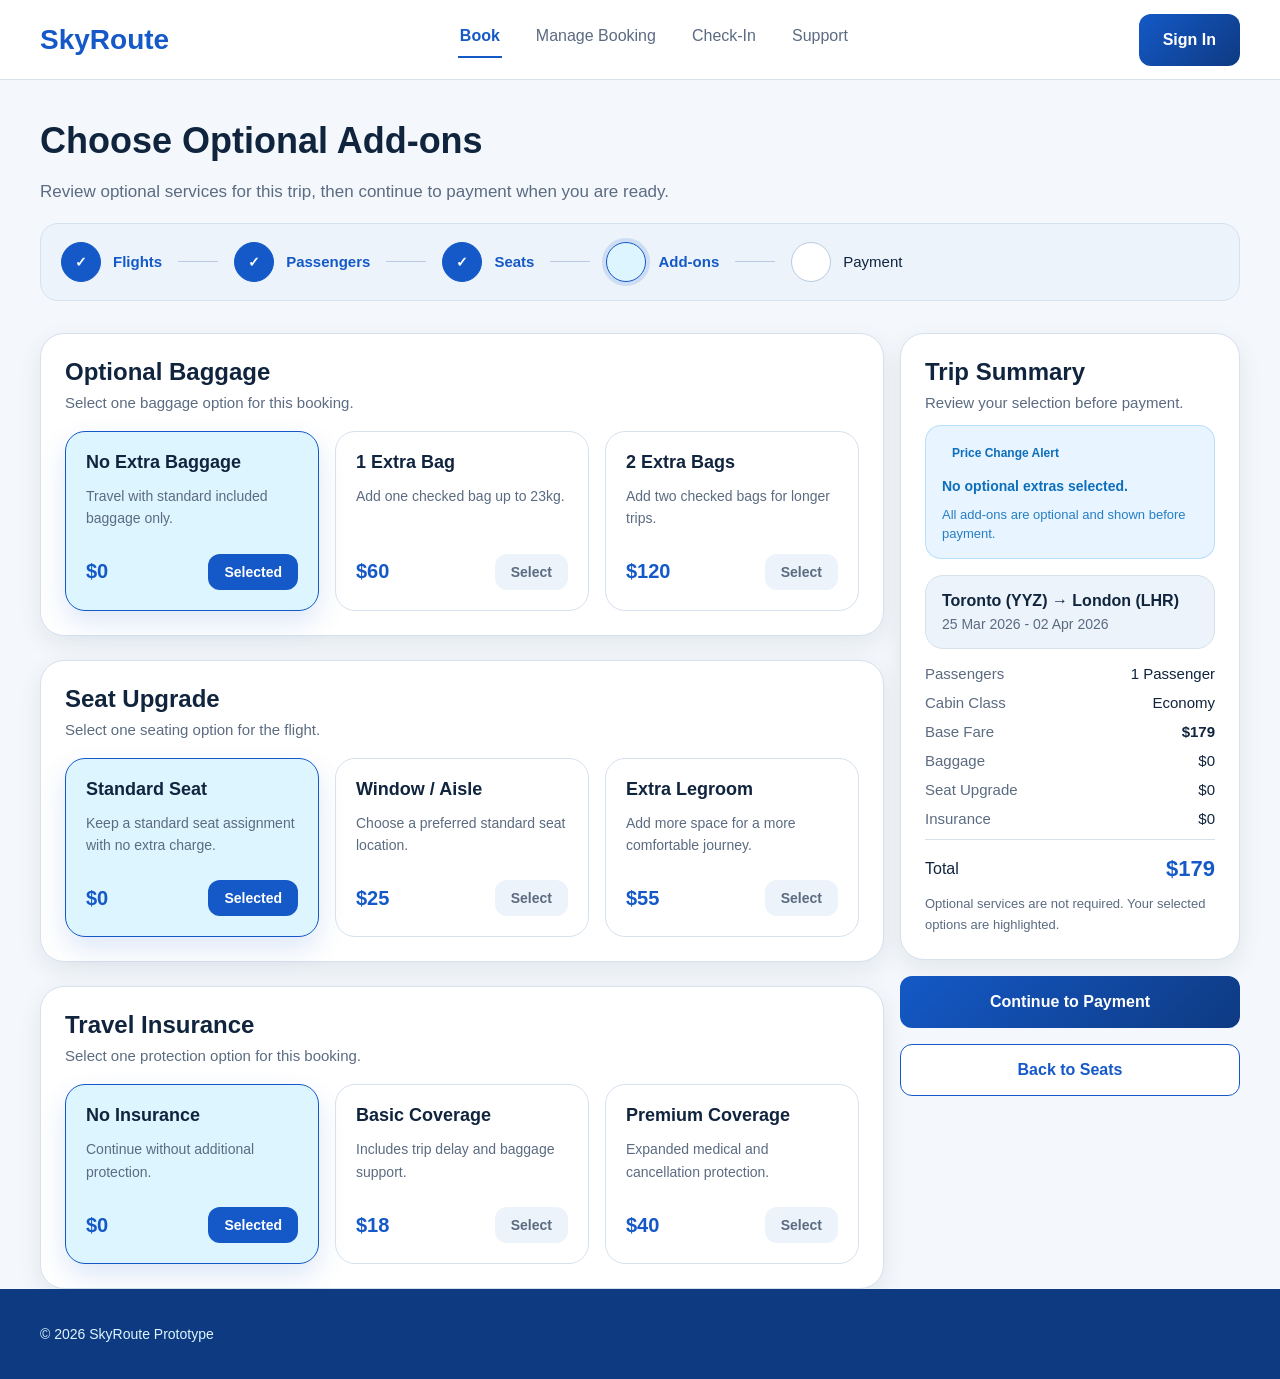
==== Add-ons.html @ 1fcb7510 "Changed Add-ons.html, style.css and script.js" ====
<!DOCTYPE html>
<html lang="en">
<head>
  <meta charset="UTF-8" />
  <meta name="viewport" content="width=device-width, initial-scale=1.0" />
  <title>SkyRoute - Add-ons</title>
  <link rel="stylesheet" href="style.css" />
</head>
<body>
  <div class="page">
    <div class="navbar">
      <div class="container navbar-inner">
        <a class="logo" href="index.html">SkyRoute</a>
        <div class="nav-links">
          <a class="nav-link active" href="index.html" aria-current="page">Book</a>
          <div class="nav-link">Manage Booking</div>
          <div class="nav-link">Check-In</div>
          <a class="nav-link" href="support.html">Support</a>
        </div>
        <div class="btn">Sign In</div>
      </div>
    </div>

    <div class="container page-header">
      <h1>Choose Optional Add-ons</h1>
      <p>Review optional services for this trip, then continue to payment when you are ready.</p>

      <div class="progress">
        <div class="step completed"><div class="step-circle">✓</div><div class="step-label">Flights</div></div>
        <div class="step-line"></div>
        <div class="step completed"><div class="step-circle">✓</div><div class="step-label">Passengers</div></div>
        <div class="step-line"></div>
        <div class="step completed"><div class="step-circle">✓</div><div class="step-label">Seats</div></div>
        <div class="step-line"></div>
        <div class="step active"><div class="step-circle"></div><div class="step-label">Add-ons</div></div>
        <div class="step-line"></div>
        <div class="step pending"><div class="step-circle"></div><div class="step-label">Payment</div></div>
      </div>
    </div>

    <div class="container grid-main">
      <div class="main-left">
        <div class="card">
          <h2>Optional Baggage</h2>
          <p class="subtitle">Select one baggage option for this booking.</p>
          <div class="option-row" style="margin-top:20px;">
            <div class="option-card selectable selected" data-addon-group="baggage" data-addon-name="No Extra Baggage" data-addon-price="0"><div><h3>No Extra Baggage</h3><p>Travel with standard included baggage only.</p></div><div class="option-bottom"><div class="price">$0</div><div class="tag">Selected</div></div></div>
            <div class="option-card selectable" data-addon-group="baggage" data-addon-name="1 Extra Bag" data-addon-price="60"><div><h3>1 Extra Bag</h3><p>Add one checked bag up to 23kg.</p></div><div class="option-bottom"><div class="price">$60</div><div class="tag">Select</div></div></div>
            <div class="option-card selectable" data-addon-group="baggage" data-addon-name="2 Extra Bags" data-addon-price="120"><div><h3>2 Extra Bags</h3><p>Add two checked bags for longer trips.</p></div><div class="option-bottom"><div class="price">$120</div><div class="tag">Select</div></div></div>
          </div>
        </div>

        <div class="card">
          <h2>Seat Upgrade</h2>
          <p class="subtitle">Select one seating option for the flight.</p>
          <div class="option-row" style="margin-top:20px;">
            <div class="option-card selectable selected" data-addon-group="seat-option" data-addon-name="Standard Seat" data-addon-price="0"><div><h3>Standard Seat</h3><p>Keep a standard seat assignment with no extra charge.</p></div><div class="option-bottom"><div class="price">$0</div><div class="tag">Selected</div></div></div>
            <div class="option-card selectable" data-addon-group="seat-option" data-addon-name="Window / Aisle" data-addon-price="25"><div><h3>Window / Aisle</h3><p>Choose a preferred standard seat location.</p></div><div class="option-bottom"><div class="price">$25</div><div class="tag">Select</div></div></div>
            <div class="option-card selectable" data-addon-group="seat-option" data-addon-name="Extra Legroom" data-addon-price="55"><div><h3>Extra Legroom</h3><p>Add more space for a more comfortable journey.</p></div><div class="option-bottom"><div class="price">$55</div><div class="tag">Select</div></div></div>
          </div>
        </div>

        <div class="card">
          <h2>Travel Insurance</h2>
          <p class="subtitle">Select one protection option for this booking.</p>
          <div class="option-row" style="margin-top:20px;">
            <div class="option-card selectable selected" data-addon-group="insurance" data-addon-name="No Insurance" data-addon-price="0"><div><h3>No Insurance</h3><p>Continue without additional protection.</p></div><div class="option-bottom"><div class="price">$0</div><div class="tag">Selected</div></div></div>
            <div class="option-card selectable" data-addon-group="insurance" data-addon-name="Basic Coverage" data-addon-price="18"><div><h3>Basic Coverage</h3><p>Includes trip delay and baggage support.</p></div><div class="option-bottom"><div class="price">$18</div><div class="tag">Select</div></div></div>
            <div class="option-card selectable" data-addon-group="insurance" data-addon-name="Premium Coverage" data-addon-price="40"><div><h3>Premium Coverage</h3><p>Expanded medical and cancellation protection.</p></div><div class="option-bottom"><div class="price">$40</div><div class="tag">Select</div></div></div>
          </div>
        </div>
      </div>

      <div class="sidebar">
        <div class="card">
          <h2>Trip Summary</h2>
          <p class="subtitle">Review your selection before payment.</p>
          <div class="innovation-alert" id="price-change-alert" style="margin-top:14px;">
            <div class="alert-pill">Price Change Alert</div>
            <div class="alert-message" id="price-alert-message" style="margin-top:10px;">No optional extras selected.</div>
            <div class="helper-text" style="margin-top:8px;">All add-ons are optional and shown before payment.</div>
          </div>
          <div class="summary-box" style="margin-top:16px;">
            <h4 id="addons-summary-route">Toronto (YYZ) → London (LHR)</h4>
            <p id="addons-summary-dates">25 Mar 2026 - 02 Apr 2026</p>
          </div>
          <div style="margin-top:16px;">
            <div class="summary-row"><div class="label">Passengers</div><div data-booking-passengers>1 Passenger</div></div>
            <div class="summary-row"><div class="label">Cabin Class</div><div data-booking-class>Economy</div></div>
            <div class="summary-row"><div class="label">Base Fare</div><div><strong id="addons-base-fare">$179</strong></div></div>
            <div class="summary-row"><div class="label">Baggage</div><div id="addons-baggage-price">$0</div></div>
            <div class="summary-row"><div class="label">Seat Upgrade</div><div id="addons-seat-option-price">$0</div></div>
            <div class="summary-row"><div class="label">Insurance</div><div id="addons-insurance-price">$0</div></div>
          </div>
          <div class="summary-total"><div>Total</div><strong id="addons-total">$179</strong></div>
          <div class="note" id="addons-selection-note" style="margin-top:12px;">Optional services are not required. Your selected options are highlighted.</div>
        </div>

        <a class="btn" href="payment.html">Continue to Payment</a>
        <a class="btn-secondary" href="seat-selection.html">Back to Seats</a>
      </div>
    </div>

    <div class="footer">
      <div class="container">© 2026 SkyRoute Prototype</div>
    </div>
  </div>
</body>
</html>
---- style.css ----
:root {
  --primary: #1459C7;
  --primary-dark: #0E3A82;
  --accent: #22B8F0;
  --accent-soft: #DDF5FF;
  --bg: #F4F8FC;
  --surface: #FFFFFF;
  --surface-alt: #ECF3FA;
  --text: #10243E;
  --text-muted: #5B6B81;
  --text-soft: #7B8AA0;
  --border: #D6E1EE;
  --border-strong: #B9CBE0;
  --success: #169B62;
  --success-bg: #E8F7F0;
  --warning: #D98A00;
  --warning-bg: #FFF4D6;
  --danger: #D64545;
  --danger-bg: #FDE8E8;
  --eco-green: #169B62;
  --eco-green-strong: #0F7A4E;
  --eco-green-bg: #E8F7F0;
  --match-purple: #7057FF;
  --match-purple-strong: #5237D5;
  --match-purple-bg: #F0EDFF;
  --alert-blue: #1292EE;
  --alert-blue-strong: #0D6FBC;
  --alert-blue-bg: #E8F4FF;
  --white: var(--surface);
  --muted: var(--text-muted);
  --success-text: var(--success);
  --shadow: 0 8px 24px rgba(15, 23, 42, 0.08);
  --radius-lg: 24px;
  --radius-md: 12px;
}

* {
  box-sizing: border-box;
}

body {
  margin: 0;
  font-family: Inter, Arial, sans-serif;
  background: var(--bg);
  color: var(--text);
}

a {
  text-decoration: none;
  color: inherit;
}

.page {
  min-height: 100vh;
  display: flex;
  flex-direction: column;
}

.container {
  width: 1240px;
  max-width: calc(100% - 80px);
  margin: 0 auto;
}

.navbar {
  height: 80px;
  background: var(--white);
  border-bottom: 1px solid var(--border);
  display: flex;
  align-items: center;
}

.navbar-inner {
  display: flex;
  align-items: center;
  justify-content: space-between;
}

.logo {
  font-size: 28px;
  font-weight: 800;
  color: var(--primary);
}

.nav-links {
  display: flex;
  gap: 32px;
  font-size: 16px;
  color: var(--muted);
}

.btn,
.btn-secondary {
  display: inline-flex;
  align-items: center;
  justify-content: center;
  min-height: 52px;
  padding: 14px 24px;
  border-radius: 12px;
  font-size: 16px;
  font-weight: 600;
  cursor: pointer;
}

.btn {
  background: linear-gradient(135deg, var(--primary) 0%, var(--primary-dark) 100%);
  color: var(--surface);
  border: none;
}

.btn-secondary {
  background: var(--surface);
  color: var(--primary);
  border: 1px solid var(--primary);
}

.btn:hover,
.btn-secondary:hover {
  transform: translateY(-1px);
}

.hero {
  margin-top: 40px;
  min-height: 280px;
  border-radius: 24px;
  background: linear-gradient(105deg, var(--primary-dark) 0%, var(--primary) 100%);
  padding: 48px 64px;
  color: var(--surface);
  display: flex;
  flex-direction: column;
  justify-content: center;
  gap: 16px;
}

.hero h1 {
  margin: 0;
  font-size: 44px;
  line-height: 1.15;
  max-width: 650px;
}

.hero p {
  margin: 0;
  max-width: 720px;
  font-size: 18px;
  line-height: 1.7;
  color: var(--accent-soft);
}

.card {
  background: var(--surface);
  border: 1px solid var(--border);
  border-radius: var(--radius-lg);
  box-shadow: var(--shadow);
  padding: 24px;
}

.search-card {
  margin-top: -40px;
  display: flex;
  flex-direction: column;
  gap: 24px;
}

.tab-row,
.field-row,
.actions-row,
.feature-row,
.progress,
.grid-2,
.grid-main,
.option-row,
.button-row,
.flight-row,
.help-grid {
  display: flex;
  gap: 16px;
}

.tab {
  padding: 10px 20px;
  border-radius: 999px;
  font-size: 14px;
  font-weight: 600;
}

.tab.active {
  background: var(--accent-soft);
  color: var(--primary);
}

.tab.inactive {
  background: var(--surface-alt);
  color: var(--text-muted);
}

.field {
  display: flex;
  flex-direction: column;
  gap: 8px;
  flex: 1;
}

.field.small {
  max-width: 170px;
}

.field.passenger-field {
  max-width: 250px;
}

.field label {
  font-size: 13px;
  font-weight: 500;
  color: var(--text-muted);
}

.input {
  height: 56px;
  border: 1px solid var(--border-strong);
  background: var(--surface-alt);
  border-radius: 12px;
  padding: 0 16px;
  display: flex;
  align-items: center;
  font-size: 15px;
}

.passenger-selector {
  position: relative;
}

.passenger-trigger {
  width: 100%;
  justify-content: space-between;
  text-align: left;
  color: var(--text);
  background: var(--surface-alt);
}

.passenger-trigger.placeholder-select {
  color: var(--text-soft);
}

.passenger-chevron {
  font-size: 14px;
  color: var(--text-muted);
}

.passenger-panel {
  position: absolute;
  top: calc(100% + 8px);
  left: 0;
  width: 320px;
  padding: 18px;
  border-radius: 18px;
  border: 1px solid var(--border);
  background: var(--white);
  box-shadow: 0 18px 36px rgba(15, 23, 42, 0.12);
  z-index: 20;
}

.passenger-panel-header {
  margin-bottom: 12px;
}

.passenger-panel-title {
  font-size: 16px;
  font-weight: 700;
  color: var(--text);
}

.passenger-row {
  display: flex;
  align-items: center;
  justify-content: space-between;
  gap: 12px;
  padding: 12px 0;
  border-top: 1px solid var(--border);
}

.passenger-row:first-of-type {
  border-top: none;
}

.passenger-type {
  font-size: 15px;
  font-weight: 600;
  color: var(--text);
}

.passenger-subtext {
  margin-top: 4px;
  font-size: 13px;
  color: var(--muted);
}

.passenger-controls {
  display: flex;
  align-items: center;
  gap: 10px;
}

.counter-btn {
  width: 32px;
  height: 32px;
  border-radius: 999px;
  border: 1px solid var(--border-strong);
  background: var(--surface-alt);
  color: var(--primary);
  font-size: 20px;
  line-height: 1;
  cursor: pointer;
}

.counter-value {
  min-width: 18px;
  text-align: center;
  font-size: 15px;
  font-weight: 700;
  color: var(--text);
}

.passenger-panel-footer {
  display: flex;
  justify-content: flex-end;
  margin-top: 16px;
}

.checkbox-row {
  display: flex;
  align-items: center;
  gap: 12px;
  color: var(--muted);
}

.checkbox {
  width: 20px;
  height: 20px;
  border: 1px solid var(--border-strong);
  border-radius: 6px;
  background: var(--surface);
}

.section {
  margin-top: 40px;
}

.section h2,
.card h2 {
  margin: 0 0 8px;
  font-size: 24px;
}

.section p.subtitle,
.card p.subtitle {
  margin: 0;
  font-size: 15px;
  color: var(--muted);
}

.feature-card {
  flex: 1;
  min-height: 140px;
}

.feature-card h3 {
  margin: 0 0 12px;
  font-size: 20px;
}

.feature-card p {
  margin: 0;
  color: var(--muted);
  line-height: 1.6;
}

.footer {
  margin-top: auto;
  height: 90px;
  background: var(--primary-dark);
  display: flex;
  align-items: center;
}

.footer .container {
  color: var(--accent-soft);
  font-size: 14px;
}

.page-header {
  margin-top: 40px;
  display: flex;
  flex-direction: column;
  gap: 16px;
}

.page-header h1 {
  margin: 0;
  font-size: 36px;
}

.page-header p {
  margin: 0;
  max-width: 760px;
  font-size: 17px;
  line-height: 1.7;
  color: var(--muted);
}

.progress {
  align-items: center;
  flex-wrap: wrap;
  padding: 18px 20px;
  border: 1px solid var(--border);
  border-radius: 18px;
  background: var(--surface-alt);
}

.step {
  display: flex;
  align-items: center;
  gap: 12px;
}

.step-circle {
  width: 40px;
  height: 40px;
  border-radius: 999px;
  border: 1px solid var(--border-strong);
  display: flex;
  align-items: center;
  justify-content: center;
  font-weight: 700;
  font-size: 14px;
}

.step.completed .step-circle {
  background: var(--primary);
  border-color: var(--primary);
  color: var(--surface);
}

.step.active .step-circle {
  background: var(--accent-soft);
  border-color: var(--primary);
  color: var(--primary);
  box-shadow: 0 0 0 4px rgba(20, 89, 199, 0.14);
}

.step.pending .step-circle {
  background: var(--surface);
  color: var(--text-soft);
}

.step-label {
  font-size: 15px;
  font-weight: 500;
}

.step.active .step-label,
.step.completed .step-label {
  color: var(--primary);
  font-weight: 700;
}

.step-line {
  width: 40px;
  height: 1px;
  background: var(--border-strong);
}

.grid-main {
  margin-top: 32px;
  align-items: flex-start;
}

.main-left {
  flex: 1;
  display: flex;
  flex-direction: column;
  gap: 24px;
}

.sidebar {
  width: 340px;
  display: flex;
  flex-direction: column;
  gap: 16px;
}

.summary-box {
  background: var(--surface-alt);
  border: 1px solid var(--border);
  border-radius: 18px;
  padding: 16px;
}

.summary-box h4 {
  margin: 0 0 6px;
  font-size: 16px;
}

.summary-box p {
  margin: 0;
  font-size: 14px;
  color: var(--muted);
}

.summary-row {
  display: flex;
  justify-content: space-between;
  font-size: 15px;
  margin-bottom: 12px;
}

.summary-row .label {
  color: var(--muted);
}

.summary-total {
  display: flex;
  justify-content: space-between;
  align-items: center;
  border-top: 1px solid var(--border);
  padding-top: 16px;
}

.summary-total strong {
  font-size: 22px;
  color: var(--primary);
}

.note {
  font-size: 13px;
  line-height: 1.6;
  color: var(--muted);
}

.option-card {
  flex: 1;
  min-height: 170px;
  border-radius: 20px;
  border: 1px solid var(--border);
  padding: 20px;
  display: flex;
  flex-direction: column;
  justify-content: space-between;
  transition: border-color 0.2s ease, box-shadow 0.2s ease, transform 0.2s ease;
}

.option-card.selectable,
.flight-card.selectable {
  cursor: pointer;
}

.option-card.selectable:hover,
.flight-card.selectable:hover {
  border-color: var(--accent);
  box-shadow: 0 12px 28px rgba(34, 184, 240, 0.14);
  transform: translateY(-2px);
}

.option-card.selected {
  background: var(--accent-soft);
  border-color: var(--primary);
  box-shadow: 0 12px 28px rgba(20, 89, 199, 0.14);
}

.option-top {
  display: flex;
  justify-content: space-between;
  gap: 12px;
}

.option-card h3 {
  margin: 0;
  font-size: 18px;
}

.option-card p {
  margin: 12px 0 0;
  font-size: 14px;
  line-height: 1.6;
  color: var(--muted);
}

.option-bottom {
  display: flex;
  align-items: center;
  justify-content: space-between;
  margin-top: 24px;
}

.price {
  font-size: 20px;
  font-weight: 800;
  color: var(--primary);
}

.tag {
  padding: 10px 16px;
  border-radius: 12px;
  font-size: 14px;
  font-weight: 600;
  background: var(--surface-alt);
  color: var(--text-muted);
}

.option-card.selected .tag {
  background: var(--primary);
  color: var(--surface);
}

.flight-card {
  display: flex;
  gap: 20px;
  align-items: center;
  justify-content: space-between;
  transition: border-color 0.2s ease, box-shadow 0.2s ease, transform 0.2s ease;
}

.flight-card.selected {
  border-color: var(--primary);
  background: var(--accent-soft);
  box-shadow: 0 12px 28px rgba(20, 89, 199, 0.14);
}

.results-tools {
  display: flex;
  align-items: center;
  justify-content: space-between;
  gap: 20px;
}

.results-list {
  display: flex;
  flex-direction: column;
  gap: 24px;
}

.sort-controls {
  display: flex;
  gap: 10px;
  flex-wrap: wrap;
}

.sort-btn {
  min-height: 44px;
  padding: 10px 16px;
  border-radius: 999px;
  border: 1px solid rgba(112, 87, 255, 0.18);
  background: var(--surface);
  color: var(--match-purple-strong);
  font-size: 14px;
  font-weight: 600;
  cursor: pointer;
}

.sort-btn.active {
  background: var(--match-purple-bg);
  color: var(--match-purple-strong);
  border-color: rgba(112, 87, 255, 0.32);
}

.flight-meta {
  width: 220px;
}

.flight-meta h3 {
  margin: 0 0 8px;
  font-size: 18px;
  color: var(--primary);
}

.flight-meta p {
  margin: 0;
  color: var(--muted);
  font-size: 14px;
}

.flight-times {
  flex: 1;
  display: grid;
  grid-template-columns: 1fr 160px 1fr;
  gap: 12px;
  align-items: center;
}

.center {
  text-align: center;
}

.time {
  font-size: 24px;
  font-weight: 800;
}

.city {
  margin-top: 8px;
  font-size: 14px;
  color: var(--muted);
}

.flight-mid {
  text-align: center;
  font-size: 13px;
  color: var(--muted);
}

.flight-line {
  width: 110px;
  height: 2px;
  margin: 8px auto;
  background: linear-gradient(to right, var(--accent), var(--primary));
  border-radius: 999px;
}

.flight-price {
  width: 150px;
  text-align: right;
}

.flight-insight {
  width: 220px;
  padding: 14px 16px;
  border-radius: 16px;
  background: linear-gradient(180deg, var(--match-purple-bg) 0%, var(--surface) 100%);
  border: 1px solid rgba(112, 87, 255, 0.14);
}

.eco-highlight {
  display: inline-flex;
  align-items: center;
  margin-bottom: 10px;
  padding: 6px 10px;
  border-radius: 999px;
  background: var(--match-purple-bg);
  color: var(--match-purple-strong);
  font-size: 12px;
  font-weight: 700;
}

.eco-match-row {
  display: flex;
  align-items: center;
  gap: 8px;
  flex-wrap: wrap;
}

.score-pill {
  display: inline-flex;
  align-items: center;
  padding: 6px 10px;
  border-radius: 999px;
  background: var(--match-purple);
  color: var(--surface);
  font-size: 12px;
  font-weight: 700;
}

.eco-badge {
  display: inline-flex;
  align-items: center;
  padding: 6px 10px;
  border-radius: 999px;
  font-size: 12px;
  font-weight: 700;
}

.eco-badge.low {
  background: var(--eco-green-bg);
  color: var(--eco-green-strong);
}

.eco-badge.moderate {
  background: var(--warning-bg);
  color: var(--warning);
}

.eco-badge.high {
  background: var(--danger-bg);
  color: var(--danger);
}

.eco-copy {
  margin-top: 8px;
  font-size: 13px;
  color: var(--muted);
  line-height: 1.5;
}

.eco-reason {
  margin-top: 10px;
  font-size: 13px;
  font-weight: 700;
  color: var(--match-purple-strong);
}

.flight-price .amount {
  font-size: 28px;
  font-weight: 800;
  color: var(--primary);
  margin-bottom: 14px;
}

.split-2 {
  display: grid;
  grid-template-columns: 1fr 1fr;
  gap: 16px;
}

.ticket-grid {
  display: grid;
  grid-template-columns: 1fr 1fr;
  gap: 16px 32px;
  background: var(--surface-alt);
  border-radius: 14px;
  padding: 24px;
}

.ticket-grid div {
  font-size: 15px;
}

.success {
  display: flex;
  gap: 16px;
  align-items: flex-start;
}

.success-icon {
  width: 56px;
  height: 56px;
  border-radius: 999px;
  background: var(--success-bg);
  color: var(--success-text);
  display: flex;
  align-items: center;
  justify-content: center;
  font-size: 28px;
  font-weight: 800;
}

.faq-item {
  background: var(--surface-alt);
  border: 1px solid var(--border);
  border-radius: 12px;
  padding: 20px;
}

.faq-item h4 {
  margin: 0 0 8px;
  font-size: 16px;
}

.faq-item p {
  margin: 0;
  font-size: 14px;
  line-height: 1.6;
  color: var(--muted);
}

.search-help {
  height: 48px;
  border-radius: 12px;
  border: 1px solid var(--border-strong);
  background: var(--surface-alt);
  padding: 0 16px;
  display: flex;
  align-items: center;
  color: var(--text-soft);
  font-size: 14px;
}

.seat-grid {
  display: flex;
  flex-direction: column;
  gap: 12px;
}

.seat-row {
  display: flex;
  align-items: center;
  gap: 12px;
}

.row-number {
  width: 24px;
  font-size: 14px;
  color: var(--muted);
}

.aisle {
  width: 24px;
}

.seat {
  width: 40px;
  height: 40px;
  border-radius: 10px;
  border: 1px solid var(--border-strong);
  background: var(--surface-alt);
  display: flex;
  align-items: center;
  justify-content: center;
  cursor: pointer;
  font-size: 14px;
}

.seat.selected {
  background: var(--accent-soft);
  border-color: var(--accent);
}

.seat.unavailable {
  background: var(--text-soft);
  border-color: var(--text-soft);
  cursor: not-allowed;
  color: var(--surface);
}

.legend {
  display: flex;
  gap: 24px;
  margin-top: 24px;
  font-size: 14px;
  color: var(--muted);
}

.legend-item {
  display: flex;
  align-items: center;
  gap: 8px;
}

.legend-box {
  width: 16px;
  height: 16px;
  border-radius: 4px;
}

.selected-seat-box {
  margin-top: 24px;
  padding: 16px;
  border-radius: 12px;
  border: 1px solid var(--border);
  background: var(--surface-alt);
}

.selected-seat-box p {
  margin: 0;
}

.muted {
  color: var(--muted);
  font-size: 14px;
}
input.input,
select.input {
  width: 100%;
  outline: none;
  font: inherit;
  color: var(--text);
}

input.input::placeholder {
  color: var(--text-soft);
}

input.input:placeholder-shown {
  color: var(--text-soft);
}

select.input.placeholder-select {
  color: var(--text-soft);
}

select.input option {
  color: var(--text);
}

.form-grid {
  display: grid;
  grid-template-columns: 1fr 1fr;
  gap: 16px;
}

.form-grid .full {
  grid-column: 1 / -1;
}

.inline-actions {
  display: flex;
  gap: 16px;
}

.status-pill {
  display: inline-flex;
  align-items: center;
  gap: 8px;
  background: var(--alert-blue-bg);
  color: var(--alert-blue-strong);
  border: 1px solid rgba(18, 146, 238, 0.22);
  border-radius: 999px;
  padding: 8px 14px;
  font-size: 14px;
  font-weight: 600;
}

.flow-note {
  margin-top: 12px;
  padding: 14px 16px;
  border-radius: 14px;
  border: 1px solid rgba(34, 184, 240, 0.24);
  background: var(--accent-soft);
  color: var(--primary);
  font-size: 14px;
  line-height: 1.5;
}

.readonly-value {
  font-weight: 700;
  color: var(--text);
}

.nav-link {
  display: inline-flex;
  align-items: center;
  min-height: 36px;
  padding: 0 2px 6px;
  border-bottom: 2px solid transparent;
  transition: color 0.2s ease, border-color 0.2s ease, background-color 0.2s ease;
}

.nav-link:hover {
  color: var(--primary);
  cursor: pointer;
}

.nav-link.active {
  color: var(--primary);
  font-weight: 700;
  border-bottom: 2px solid var(--primary);
}

.filter-group {
  display: flex;
  flex-direction: column;
  gap: 10px;
  padding-top: 16px;
  border-top: 1px solid var(--border);
}

.filter-group:first-of-type {
  padding-top: 0;
  border-top: none;
}

.filter-title {
  font-size: 14px;
  font-weight: 600;
  color: var(--text);
}

.filter-options {
  display: flex;
  flex-direction: column;
  gap: 10px;
}

.checkbox-row,
.filter-check {
  display: flex;
  align-items: center;
  gap: 10px;
  font-size: 14px;
  color: var(--text);
}

.checkbox-row {
  color: var(--muted);
}

.filter-check input {
  width: 16px;
  height: 16px;
  accent-color: var(--primary);
}

.helper-text {
  font-size: 13px;
  color: var(--muted);
  line-height: 1.5;
}

.required-marker {
  color: var(--danger);
  font-weight: 700;
}

.innovation-alert {
  padding: 14px 16px;
  border-radius: 16px;
  border: 1px solid rgba(18, 146, 238, 0.22);
  background: var(--alert-blue-bg);
  color: var(--alert-blue-strong);
}

.innovation-alert .helper-text {
  color: var(--alert-blue-strong);
  opacity: 0.88;
}

.alert-pill {
  display: inline-flex;
  align-items: center;
  padding: 6px 10px;
  border-radius: 999px;
  background: var(--alert-blue-bg);
  color: var(--alert-blue-strong);
  font-size: 12px;
  font-weight: 700;
}

.alert-message {
  font-size: 14px;
  line-height: 1.5;
  font-weight: 600;
}

.legend-box.available {
  background: var(--surface-alt);
}

.legend-box.selected {
  background: var(--accent-soft);
}

.legend-box.unavailable {
  background: var(--text-soft);
}

.field label.required {
  display: inline-flex;
  align-items: center;
  gap: 4px;
}

.field label.required::after {
  content: none;
}

.filter-helper {
  font-size: 13px;
  color: var(--muted);
  line-height: 1.5;
}
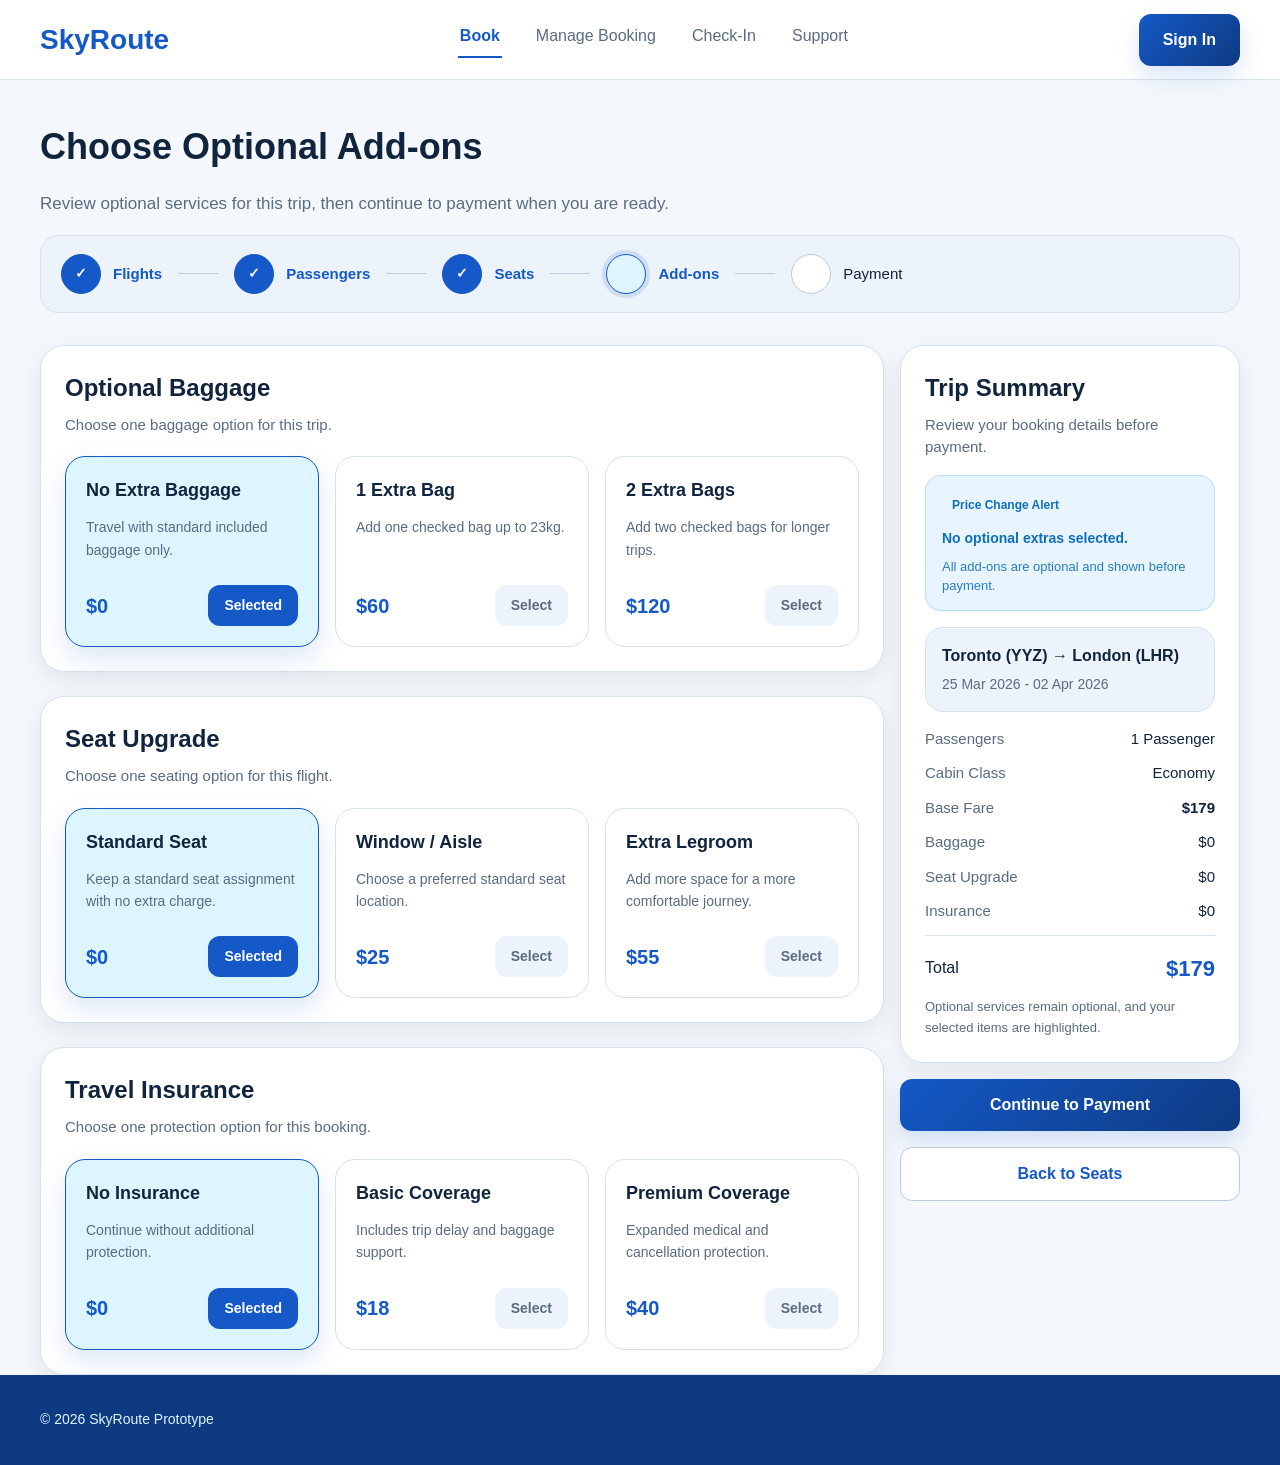
==== commit 19a602fe: "New changes" ====
--- a/Add-ons.html
+++ b/Add-ons.html
@@ -42,8 +42,8 @@
       <div class="main-left">
         <div class="card">
           <h2>Optional Baggage</h2>
-          <p class="subtitle">Select one baggage option for this booking.</p>
-          <div class="option-row" style="margin-top:20px;">
+          <p class="subtitle">Choose one baggage option for this trip.</p>
+          <div class="option-row spaced-top-md">
             <div class="option-card selectable selected" data-addon-group="baggage" data-addon-name="No Extra Baggage" data-addon-price="0"><div><h3>No Extra Baggage</h3><p>Travel with standard included baggage only.</p></div><div class="option-bottom"><div class="price">$0</div><div class="tag">Selected</div></div></div>
             <div class="option-card selectable" data-addon-group="baggage" data-addon-name="1 Extra Bag" data-addon-price="60"><div><h3>1 Extra Bag</h3><p>Add one checked bag up to 23kg.</p></div><div class="option-bottom"><div class="price">$60</div><div class="tag">Select</div></div></div>
             <div class="option-card selectable" data-addon-group="baggage" data-addon-name="2 Extra Bags" data-addon-price="120"><div><h3>2 Extra Bags</h3><p>Add two checked bags for longer trips.</p></div><div class="option-bottom"><div class="price">$120</div><div class="tag">Select</div></div></div>
@@ -52,8 +52,8 @@
 
         <div class="card">
           <h2>Seat Upgrade</h2>
-          <p class="subtitle">Select one seating option for the flight.</p>
-          <div class="option-row" style="margin-top:20px;">
+          <p class="subtitle">Choose one seating option for this flight.</p>
+          <div class="option-row spaced-top-md">
             <div class="option-card selectable selected" data-addon-group="seat-option" data-addon-name="Standard Seat" data-addon-price="0"><div><h3>Standard Seat</h3><p>Keep a standard seat assignment with no extra charge.</p></div><div class="option-bottom"><div class="price">$0</div><div class="tag">Selected</div></div></div>
             <div class="option-card selectable" data-addon-group="seat-option" data-addon-name="Window / Aisle" data-addon-price="25"><div><h3>Window / Aisle</h3><p>Choose a preferred standard seat location.</p></div><div class="option-bottom"><div class="price">$25</div><div class="tag">Select</div></div></div>
             <div class="option-card selectable" data-addon-group="seat-option" data-addon-name="Extra Legroom" data-addon-price="55"><div><h3>Extra Legroom</h3><p>Add more space for a more comfortable journey.</p></div><div class="option-bottom"><div class="price">$55</div><div class="tag">Select</div></div></div>
@@ -62,8 +62,8 @@
 
         <div class="card">
           <h2>Travel Insurance</h2>
-          <p class="subtitle">Select one protection option for this booking.</p>
-          <div class="option-row" style="margin-top:20px;">
+          <p class="subtitle">Choose one protection option for this booking.</p>
+          <div class="option-row spaced-top-md">
             <div class="option-card selectable selected" data-addon-group="insurance" data-addon-name="No Insurance" data-addon-price="0"><div><h3>No Insurance</h3><p>Continue without additional protection.</p></div><div class="option-bottom"><div class="price">$0</div><div class="tag">Selected</div></div></div>
             <div class="option-card selectable" data-addon-group="insurance" data-addon-name="Basic Coverage" data-addon-price="18"><div><h3>Basic Coverage</h3><p>Includes trip delay and baggage support.</p></div><div class="option-bottom"><div class="price">$18</div><div class="tag">Select</div></div></div>
             <div class="option-card selectable" data-addon-group="insurance" data-addon-name="Premium Coverage" data-addon-price="40"><div><h3>Premium Coverage</h3><p>Expanded medical and cancellation protection.</p></div><div class="option-bottom"><div class="price">$40</div><div class="tag">Select</div></div></div>
@@ -74,17 +74,17 @@
       <div class="sidebar">
         <div class="card">
           <h2>Trip Summary</h2>
-          <p class="subtitle">Review your selection before payment.</p>
-          <div class="innovation-alert" id="price-change-alert" style="margin-top:14px;">
+          <p class="subtitle">Review your booking details before payment.</p>
+          <div class="innovation-alert summary-details" id="price-change-alert">
             <div class="alert-pill">Price Change Alert</div>
-            <div class="alert-message" id="price-alert-message" style="margin-top:10px;">No optional extras selected.</div>
-            <div class="helper-text" style="margin-top:8px;">All add-ons are optional and shown before payment.</div>
+            <div class="alert-message helper-top" id="price-alert-message">No optional extras selected.</div>
+            <div class="helper-text helper-top">All add-ons are optional and shown before payment.</div>
           </div>
-          <div class="summary-box" style="margin-top:16px;">
+          <div class="summary-box summary-details">
             <h4 id="addons-summary-route">Toronto (YYZ) → London (LHR)</h4>
             <p id="addons-summary-dates">25 Mar 2026 - 02 Apr 2026</p>
           </div>
-          <div style="margin-top:16px;">
+          <div class="summary-details">
             <div class="summary-row"><div class="label">Passengers</div><div data-booking-passengers>1 Passenger</div></div>
             <div class="summary-row"><div class="label">Cabin Class</div><div data-booking-class>Economy</div></div>
             <div class="summary-row"><div class="label">Base Fare</div><div><strong id="addons-base-fare">$179</strong></div></div>
@@ -93,11 +93,13 @@
             <div class="summary-row"><div class="label">Insurance</div><div id="addons-insurance-price">$0</div></div>
           </div>
           <div class="summary-total"><div>Total</div><strong id="addons-total">$179</strong></div>
-          <div class="note" id="addons-selection-note" style="margin-top:12px;">Optional services are not required. Your selected options are highlighted.</div>
+          <div class="note summary-note" id="addons-selection-note">Optional services remain optional, and your selected items are highlighted.</div>
         </div>
 
-        <a class="btn" href="payment.html">Continue to Payment</a>
-        <a class="btn-secondary" href="seat-selection.html">Back to Seats</a>
+        <div class="sidebar-actions">
+          <a class="btn" href="payment.html">Continue to Payment</a>
+          <a class="btn-secondary" href="seat-selection.html">Back to Seats</a>
+        </div>
       </div>
     </div>
 
--- a/style.css
+++ b/style.css
@@ -43,6 +43,7 @@
   font-family: Inter, Arial, sans-serif;
   background: var(--bg);
   color: var(--text);
+  line-height: 1.5;
 }
 
 a {
@@ -100,18 +101,20 @@
   font-size: 16px;
   font-weight: 600;
   cursor: pointer;
+  transition: transform 0.2s ease, box-shadow 0.2s ease, border-color 0.2s ease;
 }
 
 .btn {
   background: linear-gradient(135deg, var(--primary) 0%, var(--primary-dark) 100%);
   color: var(--surface);
   border: none;
+  box-shadow: 0 10px 22px rgba(20, 89, 199, 0.16);
 }
 
 .btn-secondary {
   background: var(--surface);
   color: var(--primary);
-  border: 1px solid var(--primary);
+  border: 1px solid var(--border-strong);
 }
 
 .btn:hover,
@@ -153,6 +156,10 @@
   border-radius: var(--radius-lg);
   box-shadow: var(--shadow);
   padding: 24px;
+}
+
+.card h3 {
+  color: var(--text);
 }
 
 .search-card {
@@ -408,6 +415,24 @@
   color: var(--muted);
 }
 
+.summary-header-row {
+  display: flex;
+  justify-content: space-between;
+  align-items: center;
+  gap: 20px;
+  flex-wrap: wrap;
+}
+
+.results-summary-route {
+  font-size: 24px;
+  font-weight: 800;
+  color: var(--text);
+}
+
+.results-summary-meta {
+  margin-top: 6px;
+}
+
 .progress {
   align-items: center;
   flex-wrap: wrap;
@@ -510,6 +535,8 @@
 .summary-row {
   display: flex;
   justify-content: space-between;
+  align-items: flex-start;
+  gap: 16px;
   font-size: 15px;
   margin-bottom: 12px;
 }
@@ -531,10 +558,18 @@
   color: var(--primary);
 }
 
+.summary-details {
+  margin-top: 16px;
+}
+
 .note {
   font-size: 13px;
   line-height: 1.6;
   color: var(--muted);
+}
+
+.summary-note {
+  margin-top: 12px;
 }
 
 .option-card {
@@ -823,6 +858,14 @@
   font-size: 15px;
 }
 
+.ticket-grid.spaced-top-md,
+.form-grid.spaced-top-md,
+.seat-grid.spaced-top-md,
+.split-2.spaced-top-md,
+.option-row.spaced-top-md {
+  margin-top: 20px;
+}
+
 .success {
   display: flex;
   gap: 16px;
@@ -952,6 +995,13 @@
   margin: 0;
 }
 
+.selected-seat-value {
+  font-size: 18px;
+  font-weight: 700;
+  margin-top: 6px;
+  color: var(--text);
+}
+
 .muted {
   color: var(--muted);
   font-size: 14px;
@@ -993,6 +1043,11 @@
 .inline-actions {
   display: flex;
   gap: 16px;
+}
+
+.actions-row.between {
+  justify-content: space-between;
+  align-items: center;
 }
 
 .status-pill {
@@ -1094,6 +1149,39 @@
   line-height: 1.5;
 }
 
+.helper-top {
+  margin-top: 8px;
+}
+
+.spaced-top-sm {
+  margin-top: 12px;
+}
+
+.spaced-top-md {
+  margin-top: 16px;
+}
+
+.spaced-top-lg {
+  margin-top: 24px;
+}
+
+.sidebar-actions,
+.stack-md {
+  display: flex;
+  flex-direction: column;
+  gap: 16px;
+}
+
+.stack-sm {
+  display: flex;
+  flex-direction: column;
+  gap: 12px;
+}
+
+.section-title-top {
+  margin-top: 28px;
+}
+
 .required-marker {
   color: var(--danger);
   font-weight: 700;
@@ -1129,6 +1217,11 @@
   font-weight: 600;
 }
 
+.flight-price .helper-text {
+  display: block;
+  margin-bottom: 12px;
+}
+
 .legend-box.available {
   background: var(--surface-alt);
 }
@@ -1156,3 +1249,25 @@
   color: var(--muted);
   line-height: 1.5;
 }
+
+.support-header h1 {
+  margin: 0 0 12px;
+  font-size: 30px;
+}
+
+.support-header p {
+  margin: 0 0 24px;
+  max-width: 760px;
+  font-size: 16px;
+  line-height: 1.7;
+  color: var(--text-muted);
+}
+
+.plain-list {
+  display: flex;
+  flex-direction: column;
+  gap: 12px;
+  margin-top: 16px;
+  font-size: 14px;
+  color: var(--text);
+}
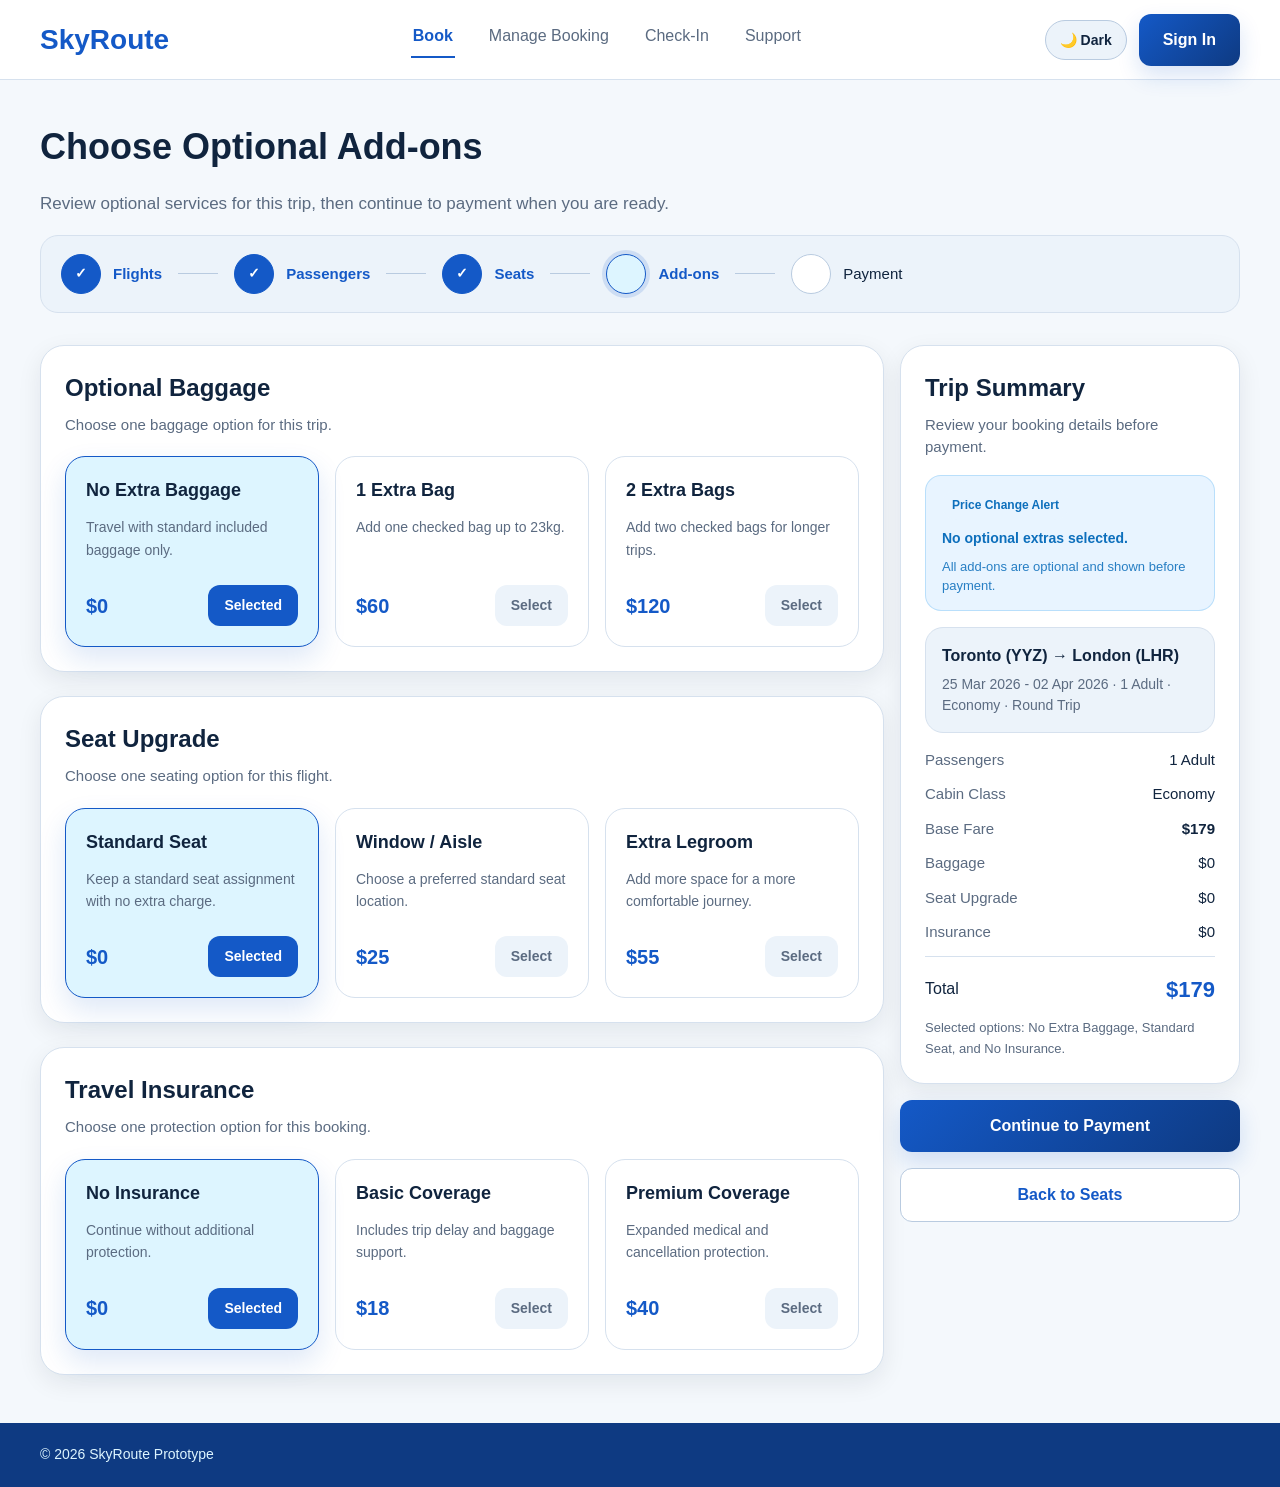
==== commit 086cb559: "Dark and Light mode toggle" ====
--- a/Add-ons.html
+++ b/Add-ons.html
@@ -107,5 +107,6 @@
       <div class="container">© 2026 SkyRoute Prototype</div>
     </div>
   </div>
+  <script src="script.js"></script>
 </body>
 </html>
--- a/style.css
+++ b/style.css
@@ -46,6 +46,20 @@
   line-height: 1.5;
 }
 
+body.dark-mode {
+  --bg: #0F172A;
+  --surface: #1E293B;
+  --surface-alt: #162235;
+  --text: #E2E8F0;
+  --text-muted: #CBD5E1;
+  --text-soft: #94A3B8;
+  --border: #334155;
+  --border-strong: #475569;
+  --white: var(--surface);
+  --muted: var(--text-muted);
+  --shadow: 0 12px 28px rgba(2, 6, 23, 0.35);
+}
+
 a {
   text-decoration: none;
   color: inherit;
@@ -88,6 +102,34 @@
   gap: 32px;
   font-size: 16px;
   color: var(--muted);
+}
+
+.nav-actions {
+  display: flex;
+  align-items: center;
+  gap: 12px;
+}
+
+.theme-toggle {
+  min-height: 40px;
+  padding: 10px 14px;
+  border-radius: 999px;
+  border: 1px solid var(--border-strong);
+  background: var(--surface-alt);
+  color: var(--text);
+  font-size: 14px;
+  font-weight: 600;
+  cursor: pointer;
+  transition: transform 0.2s ease, border-color 0.2s ease, background-color 0.2s ease;
+}
+
+.theme-toggle:hover {
+  transform: translateY(-1px);
+  border-color: var(--primary);
+}
+
+body.dark-mode .theme-toggle {
+  background: var(--surface);
 }
 
 .btn,
@@ -185,6 +227,9 @@
 }
 
 .tab {
+  display: inline-flex;
+  align-items: center;
+  justify-content: center;
   padding: 10px 20px;
   border-radius: 999px;
   font-size: 14px;
@@ -199,6 +244,27 @@
 .tab.inactive {
   background: var(--surface-alt);
   color: var(--text-muted);
+}
+
+.journey-grid {
+  display: grid;
+  grid-template-columns: repeat(3, minmax(0, 1fr));
+  gap: 16px;
+}
+
+.form-section {
+  display: flex;
+  flex-direction: column;
+  gap: 12px;
+}
+
+.form-section h3 {
+  margin: 0;
+  font-size: 18px;
+}
+
+.search-card .form-section + .form-section {
+  margin-top: 8px;
 }
 
 .field {
@@ -384,7 +450,9 @@
 
 .footer {
   margin-top: auto;
-  height: 90px;
+  margin-top: 48px;
+  min-height: 64px;
+  padding: 16px 0;
   background: var(--primary-dark);
   display: flex;
   align-items: center;
@@ -1271,3 +1339,34 @@
   font-size: 14px;
   color: var(--text);
 }
+
+.info-link {
+  display: inline-flex;
+  align-items: center;
+  color: var(--match-purple-strong);
+  font-size: 14px;
+  font-weight: 600;
+}
+
+.info-link:hover {
+  color: var(--match-purple);
+}
+
+.info-list {
+  display: flex;
+  flex-direction: column;
+  gap: 16px;
+}
+
+.info-list-item {
+  padding: 16px;
+  border: 1px solid var(--border);
+  border-radius: 16px;
+  background: var(--surface-alt);
+}
+
+.info-list-item p {
+  margin: 10px 0 0;
+  color: var(--muted);
+  line-height: 1.6;
+}
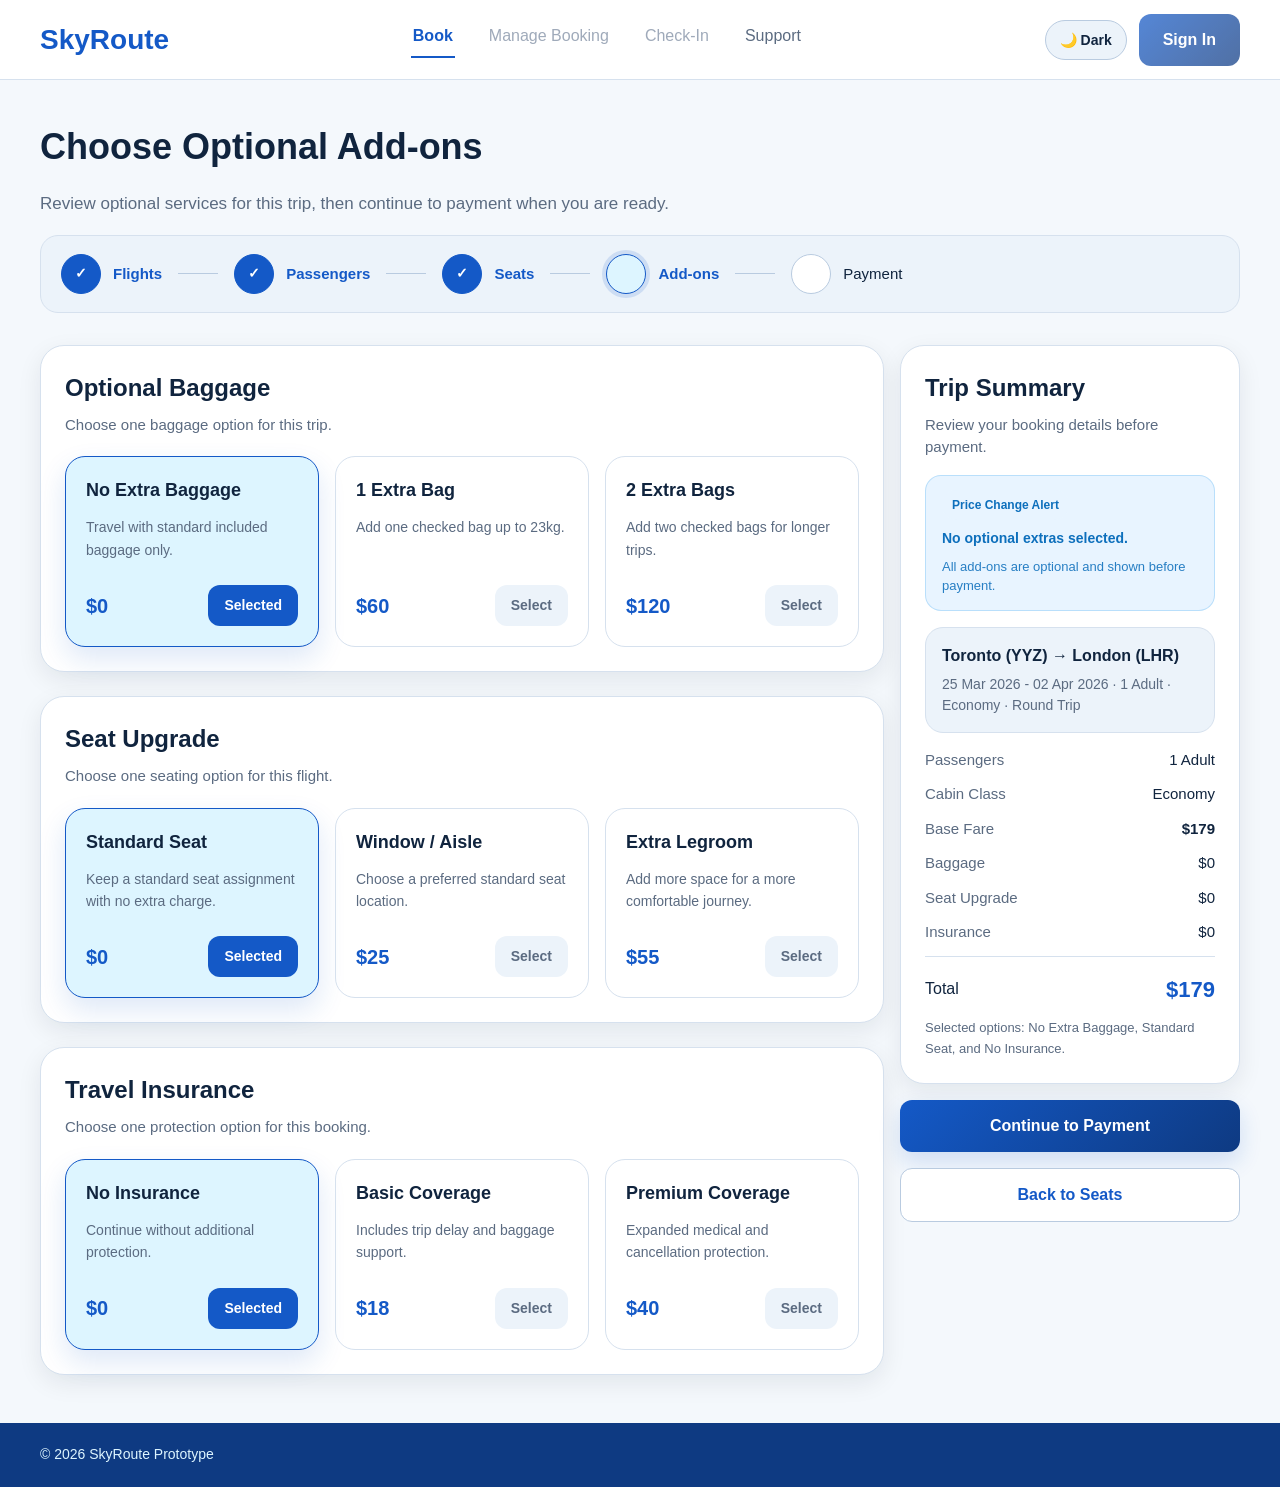
==== commit c190b589: "new changes" ====
--- a/Add-ons.html
+++ b/Add-ons.html
@@ -13,11 +13,11 @@
         <a class="logo" href="index.html">SkyRoute</a>
         <div class="nav-links">
           <a class="nav-link active" href="index.html" aria-current="page">Book</a>
-          <div class="nav-link">Manage Booking</div>
-          <div class="nav-link">Check-In</div>
+          <div class="nav-link nav-disabled" aria-disabled="true" title="Coming soon">Manage Booking</div>
+          <div class="nav-link nav-disabled" aria-disabled="true" title="Coming soon">Check-In</div>
           <a class="nav-link" href="support.html">Support</a>
         </div>
-        <div class="btn">Sign In</div>
+        <div class="btn nav-disabled-action" aria-disabled="true" title="Sign in coming soon">Sign In</div>
       </div>
     </div>
 
--- a/style.css
+++ b/style.css
@@ -29,6 +29,15 @@
   --white: var(--surface);
   --muted: var(--text-muted);
   --success-text: var(--success);
+  --text-inverse: #FFFFFF;
+  --nav-surface: var(--white);
+  --footer-surface: var(--primary-dark);
+  --panel-surface: var(--surface-alt);
+  --input-surface: var(--surface-alt);
+  --hero-start: var(--primary-dark);
+  --hero-end: var(--primary);
+  --hero-foreground: var(--text-inverse);
+  --hero-muted: var(--accent-soft);
   --shadow: 0 8px 24px rgba(15, 23, 42, 0.08);
   --radius-lg: 24px;
   --radius-md: 12px;
@@ -47,17 +56,43 @@
 }
 
 body.dark-mode {
-  --bg: #0F172A;
-  --surface: #1E293B;
-  --surface-alt: #162235;
-  --text: #E2E8F0;
-  --text-muted: #CBD5E1;
-  --text-soft: #94A3B8;
-  --border: #334155;
-  --border-strong: #475569;
+  --primary: #60A5FA;
+  --primary-dark: #3B82F6;
+  --accent: #7DD3FC;
+  --accent-soft: #123150;
+  --bg: #0A1322;
+  --surface: #162235;
+  --surface-alt: #243348;
+  --text: #F3F7FC;
+  --text-muted: #C6D1E0;
+  --text-soft: #A7B5C8;
+  --border: #43556D;
+  --border-strong: #5B718C;
+  --success: #6EE7A6;
+  --success-bg: #123022;
+  --warning: #F4C96B;
+  --warning-bg: #3A2E12;
+  --danger: #F6A5B4;
+  --danger-bg: #40202A;
+  --eco-green-bg: #173126;
+  --eco-green-strong: #9BE8BC;
+  --match-purple: #9B8CFF;
+  --match-purple-strong: #EEE9FF;
+  --match-purple-bg: #2A2347;
+  --alert-blue-strong: #D7ECFF;
+  --alert-blue-bg: #17324A;
   --white: var(--surface);
   --muted: var(--text-muted);
-  --shadow: 0 12px 28px rgba(2, 6, 23, 0.35);
+  --text-inverse: #F8FBFF;
+  --nav-surface: #0F172A;
+  --footer-surface: #0F172A;
+  --panel-surface: #223149;
+  --input-surface: #101A2B;
+  --hero-start: #0F172A;
+  --hero-end: #14345A;
+  --hero-foreground: #F3F7FC;
+  --hero-muted: #D8E7F7;
+  --shadow: 0 16px 28px rgba(2, 6, 23, 0.34);
 }
 
 a {
@@ -79,7 +114,7 @@
 
 .navbar {
   height: 80px;
-  background: var(--white);
+  background: var(--nav-surface);
   border-bottom: 1px solid var(--border);
   display: flex;
   align-items: center;
@@ -129,7 +164,7 @@
 }
 
 body.dark-mode .theme-toggle {
-  background: var(--surface);
+  background: var(--input-surface);
 }
 
 .btn,
@@ -148,7 +183,7 @@
 
 .btn {
   background: linear-gradient(135deg, var(--primary) 0%, var(--primary-dark) 100%);
-  color: var(--surface);
+  color: var(--text-inverse);
   border: none;
   box-shadow: 0 10px 22px rgba(20, 89, 199, 0.16);
 }
@@ -168,9 +203,9 @@
   margin-top: 40px;
   min-height: 280px;
   border-radius: 24px;
-  background: linear-gradient(105deg, var(--primary-dark) 0%, var(--primary) 100%);
+  background: linear-gradient(105deg, var(--hero-start) 0%, var(--hero-end) 100%);
   padding: 48px 64px;
-  color: var(--surface);
+  color: var(--hero-foreground);
   display: flex;
   flex-direction: column;
   justify-content: center;
@@ -189,7 +224,7 @@
   max-width: 720px;
   font-size: 18px;
   line-height: 1.7;
-  color: var(--accent-soft);
+  color: var(--hero-muted);
 }
 
 .card {
@@ -291,7 +326,7 @@
 .input {
   height: 56px;
   border: 1px solid var(--border-strong);
-  background: var(--surface-alt);
+  background: var(--input-surface);
   border-radius: 12px;
   padding: 0 16px;
   display: flex;
@@ -308,7 +343,7 @@
   justify-content: space-between;
   text-align: left;
   color: var(--text);
-  background: var(--surface-alt);
+  background: var(--input-surface);
 }
 
 .passenger-trigger.placeholder-select {
@@ -379,7 +414,7 @@
   height: 32px;
   border-radius: 999px;
   border: 1px solid var(--border-strong);
-  background: var(--surface-alt);
+  background: var(--input-surface);
   color: var(--primary);
   font-size: 20px;
   line-height: 1;
@@ -453,7 +488,7 @@
   margin-top: 48px;
   min-height: 64px;
   padding: 16px 0;
-  background: var(--primary-dark);
+  background: var(--footer-surface);
   display: flex;
   align-items: center;
 }
@@ -507,7 +542,7 @@
   padding: 18px 20px;
   border: 1px solid var(--border);
   border-radius: 18px;
-  background: var(--surface-alt);
+  background: var(--panel-surface);
 }
 
 .step {
@@ -531,7 +566,7 @@
 .step.completed .step-circle {
   background: var(--primary);
   border-color: var(--primary);
-  color: var(--surface);
+  color: var(--text-inverse);
 }
 
 .step.active .step-circle {
@@ -583,7 +618,7 @@
 }
 
 .summary-box {
-  background: var(--surface-alt);
+  background: var(--panel-surface);
   border: 1px solid var(--border);
   border-radius: 18px;
   padding: 16px;
@@ -712,7 +747,7 @@
 
 .option-card.selected .tag {
   background: var(--primary);
-  color: var(--surface);
+  color: var(--text-inverse);
 }
 
 .flight-card {
@@ -857,7 +892,7 @@
   padding: 6px 10px;
   border-radius: 999px;
   background: var(--match-purple);
-  color: var(--surface);
+  color: var(--text-inverse);
   font-size: 12px;
   font-weight: 700;
 }
@@ -917,7 +952,7 @@
   display: grid;
   grid-template-columns: 1fr 1fr;
   gap: 16px 32px;
-  background: var(--surface-alt);
+  background: var(--panel-surface);
   border-radius: 14px;
   padding: 24px;
 }
@@ -954,7 +989,7 @@
 }
 
 .faq-item {
-  background: var(--surface-alt);
+  background: var(--panel-surface);
   border: 1px solid var(--border);
   border-radius: 12px;
   padding: 20px;
@@ -976,7 +1011,7 @@
   height: 48px;
   border-radius: 12px;
   border: 1px solid var(--border-strong);
-  background: var(--surface-alt);
+  background: var(--input-surface);
   padding: 0 16px;
   display: flex;
   align-items: center;
@@ -1028,7 +1063,7 @@
   background: var(--text-soft);
   border-color: var(--text-soft);
   cursor: not-allowed;
-  color: var(--surface);
+  color: var(--text-inverse);
 }
 
 .legend {
@@ -1056,7 +1091,7 @@
   padding: 16px;
   border-radius: 12px;
   border: 1px solid var(--border);
-  background: var(--surface-alt);
+  background: var(--panel-surface);
 }
 
 .selected-seat-box p {
@@ -1142,6 +1177,117 @@
   line-height: 1.5;
 }
 
+body.dark-mode .logo {
+  color: #A8CCFF;
+}
+
+body.dark-mode .btn {
+  box-shadow: 0 12px 24px rgba(59, 130, 246, 0.24);
+}
+
+body.dark-mode .btn-secondary {
+  background: var(--panel-surface);
+  color: var(--text);
+  border-color: var(--border-strong);
+}
+
+body.dark-mode .tab.inactive {
+  background: var(--surface-alt);
+  color: var(--text-muted);
+}
+
+body.dark-mode .tab.active {
+  background: var(--accent-soft);
+  color: var(--text);
+}
+
+body.dark-mode .step.completed .step-circle {
+  box-shadow: 0 0 0 1px rgba(255, 255, 255, 0.04);
+}
+
+body.dark-mode .step.active .step-circle {
+  background: rgba(79, 140, 255, 0.14);
+  box-shadow: 0 0 0 4px rgba(79, 140, 255, 0.18);
+}
+
+body.dark-mode .option-card.selectable:hover,
+body.dark-mode .flight-card.selectable:hover {
+  border-color: var(--border-strong);
+  box-shadow: 0 14px 22px rgba(2, 6, 23, 0.28);
+}
+
+body.dark-mode .option-card.selected,
+body.dark-mode .flight-card.selected {
+  background: var(--panel-surface);
+  border-color: var(--primary);
+  box-shadow: 0 14px 24px rgba(2, 6, 23, 0.3);
+}
+
+body.dark-mode .tag {
+  background: var(--surface-alt);
+  color: var(--text-muted);
+}
+
+body.dark-mode .flight-insight {
+  background: var(--panel-surface);
+  border-color: rgba(155, 140, 255, 0.34);
+}
+
+body.dark-mode .eco-highlight {
+  background: rgba(155, 140, 255, 0.22);
+  color: var(--match-purple-strong);
+}
+
+body.dark-mode .sort-btn {
+  background: var(--surface-alt);
+  border-color: rgba(155, 140, 255, 0.32);
+  color: var(--match-purple-strong);
+}
+
+body.dark-mode .sort-btn.active {
+  background: var(--match-purple-bg);
+  border-color: rgba(155, 140, 255, 0.5);
+}
+
+body.dark-mode .innovation-alert {
+  border-color: rgba(125, 211, 252, 0.34);
+  box-shadow: none;
+}
+
+body.dark-mode .flow-note {
+  background: var(--panel-surface);
+  border-color: rgba(125, 211, 252, 0.3);
+  color: var(--text);
+}
+
+body.dark-mode .summary-total strong,
+body.dark-mode .price,
+body.dark-mode .flight-price .amount {
+  color: #A8CCFF;
+}
+
+body.dark-mode .footer .container,
+body.dark-mode .hero p,
+body.dark-mode .note,
+body.dark-mode .helper-text,
+body.dark-mode .filter-helper,
+body.dark-mode .section p.subtitle,
+body.dark-mode .card p.subtitle,
+body.dark-mode .city,
+body.dark-mode .flight-mid,
+body.dark-mode .summary-box p,
+body.dark-mode .row-number,
+body.dark-mode .muted {
+  color: var(--text-muted);
+}
+
+body.dark-mode input.input::placeholder,
+body.dark-mode input.input:placeholder-shown,
+body.dark-mode select.input.placeholder-select,
+body.dark-mode .search-help {
+  color: var(--text-soft);
+}
+
 .readonly-value {
   font-weight: 700;
   color: var(--text);
@@ -1165,6 +1311,28 @@
   color: var(--primary);
   font-weight: 700;
   border-bottom: 2px solid var(--primary);
+}
+
+.nav-link.nav-disabled {
+  color: var(--text-soft);
+  opacity: 0.72;
+  cursor: default;
+  border-bottom-color: transparent;
+}
+
+.nav-link.nav-disabled:hover {
+  color: var(--text-soft);
+  cursor: default;
+}
+
+.btn.nav-disabled-action {
+  opacity: 0.72;
+  cursor: default;
+  box-shadow: none;
+}
+
+.btn.nav-disabled-action:hover {
+  transform: none;
 }
 
 .filter-group {
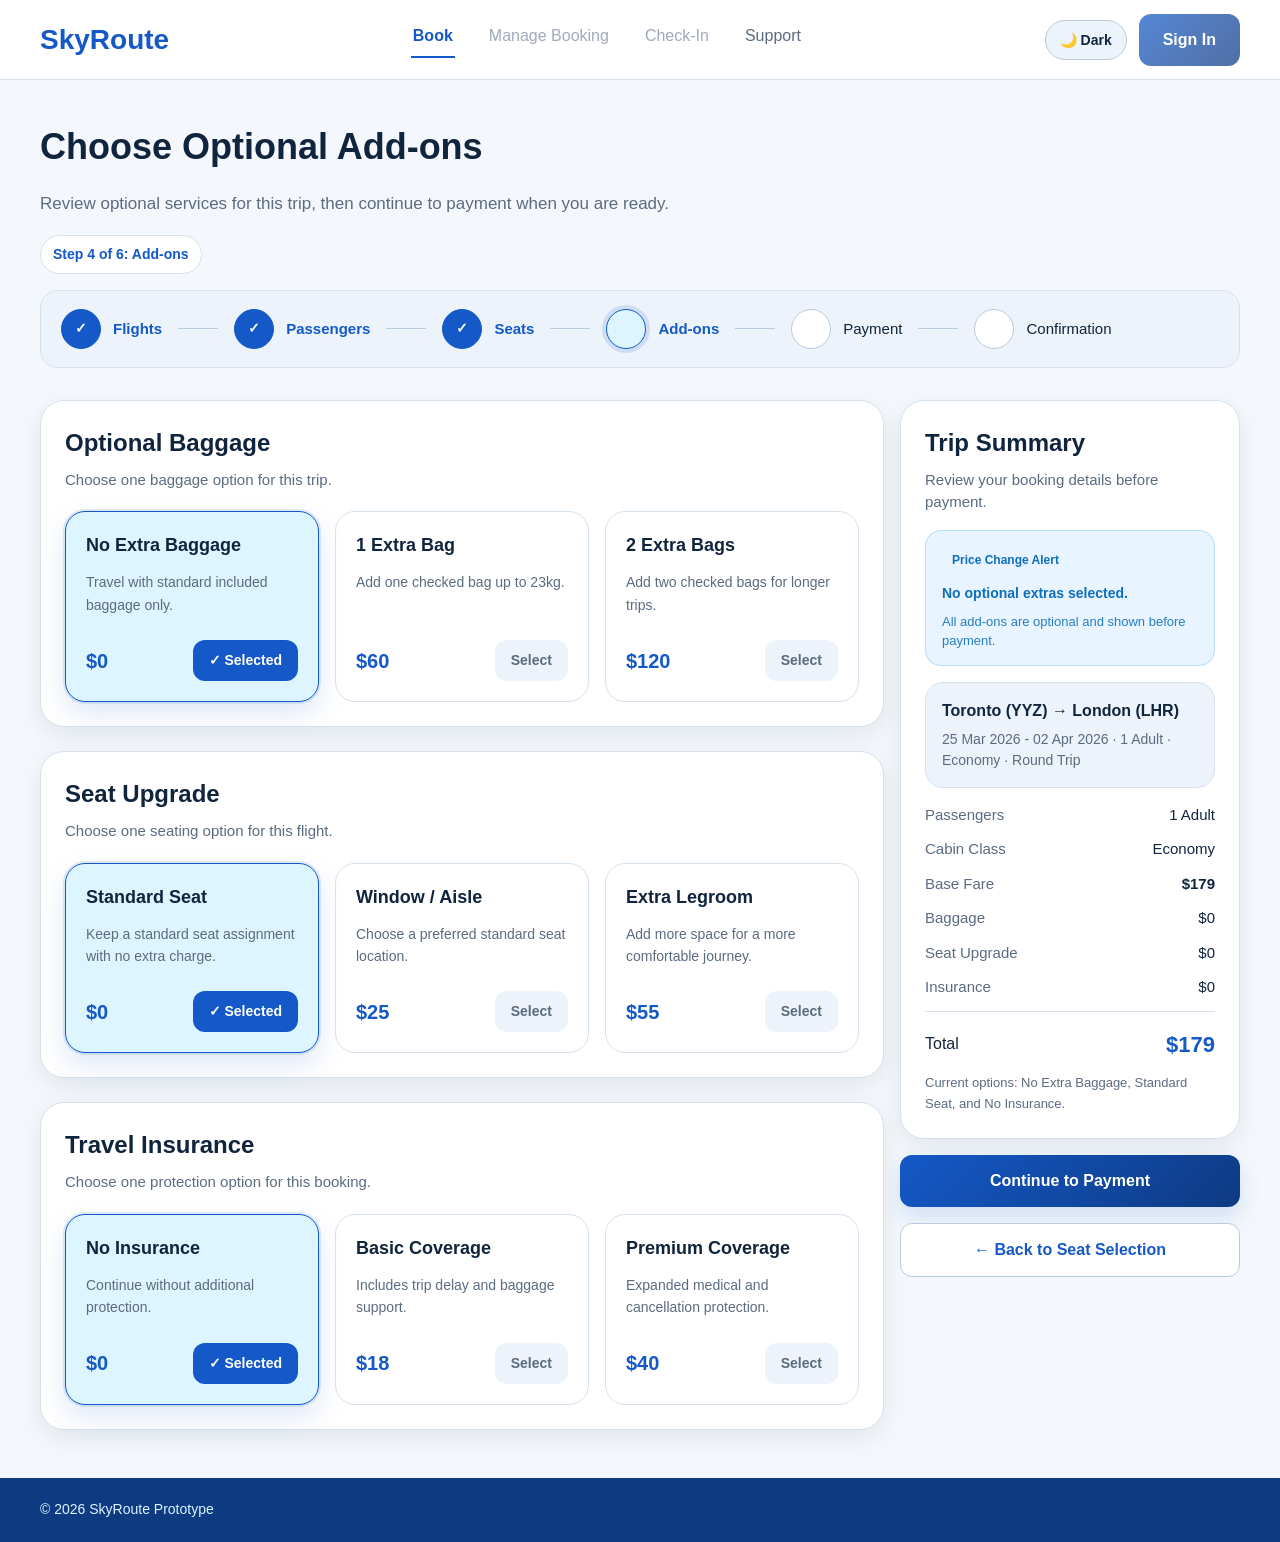
==== commit b7607a48: "New change3" ====
--- a/Add-ons.html
+++ b/Add-ons.html
@@ -25,6 +25,7 @@
       <h1>Choose Optional Add-ons</h1>
       <p>Review optional services for this trip, then continue to payment when you are ready.</p>
 
+      <div class="progress-caption">Step 4 of 6: Add-ons</div>
       <div class="progress">
         <div class="step completed"><div class="step-circle">✓</div><div class="step-label">Flights</div></div>
         <div class="step-line"></div>
@@ -35,6 +36,8 @@
         <div class="step active"><div class="step-circle"></div><div class="step-label">Add-ons</div></div>
         <div class="step-line"></div>
         <div class="step pending"><div class="step-circle"></div><div class="step-label">Payment</div></div>
+        <div class="step-line"></div>
+        <div class="step pending"><div class="step-circle"></div><div class="step-label">Confirmation</div></div>
       </div>
     </div>
 
@@ -93,12 +96,12 @@
             <div class="summary-row"><div class="label">Insurance</div><div id="addons-insurance-price">$0</div></div>
           </div>
           <div class="summary-total"><div>Total</div><strong id="addons-total">$179</strong></div>
-          <div class="note summary-note" id="addons-selection-note">Optional services remain optional, and your selected items are highlighted.</div>
+          <div class="note summary-note" id="addons-selection-note">Optional add-ons update the total instantly before payment.</div>
         </div>
 
         <div class="sidebar-actions">
           <a class="btn" href="payment.html">Continue to Payment</a>
-          <a class="btn-secondary" href="seat-selection.html">Back to Seats</a>
+          <a class="btn-secondary" href="seat-selection.html">← Back to Seat Selection</a>
         </div>
       </div>
     </div>
--- a/style.css
+++ b/style.css
@@ -545,6 +545,19 @@
   background: var(--panel-surface);
 }
 
+.progress-caption {
+  display: inline-flex;
+  align-items: center;
+  width: fit-content;
+  padding: 8px 12px;
+  border-radius: 999px;
+  border: 1px solid var(--border);
+  background: var(--surface);
+  color: var(--primary);
+  font-size: 14px;
+  font-weight: 700;
+}
+
 .step {
   display: flex;
   align-items: center;
@@ -702,7 +715,7 @@
 .option-card.selected {
   background: var(--accent-soft);
   border-color: var(--primary);
-  box-shadow: 0 12px 28px rgba(20, 89, 199, 0.14);
+  box-shadow: 0 0 0 2px rgba(20, 89, 199, 0.12), 0 12px 28px rgba(20, 89, 199, 0.14);
 }
 
 .option-top {
@@ -750,6 +763,10 @@
   color: var(--text-inverse);
 }
 
+.option-card.selected .tag::before {
+  content: "✓ ";
+}
+
 .flight-card {
   display: flex;
   gap: 20px;
@@ -761,7 +778,7 @@
 .flight-card.selected {
   border-color: var(--primary);
   background: var(--accent-soft);
-  box-shadow: 0 12px 28px rgba(20, 89, 199, 0.14);
+  box-shadow: 0 0 0 2px rgba(20, 89, 199, 0.12), 0 12px 28px rgba(20, 89, 199, 0.14);
 }
 
 .results-tools {
@@ -1057,6 +1074,9 @@
 .seat.selected {
   background: var(--accent-soft);
   border-color: var(--accent);
+  box-shadow: 0 0 0 3px rgba(34, 184, 240, 0.22);
+  color: var(--primary);
+  font-weight: 800;
 }
 
 .seat.unavailable {
@@ -1094,6 +1114,10 @@
   background: var(--panel-surface);
 }
 
+.selected-seat-box:has(.seat-feedback) {
+  border-color: var(--primary);
+}
+
 .selected-seat-box p {
   margin: 0;
 }
@@ -1103,6 +1127,31 @@
   font-weight: 700;
   margin-top: 6px;
   color: var(--text);
+}
+
+.selection-status {
+  display: inline-flex;
+  align-items: center;
+  margin: 8px 0 12px;
+  padding: 7px 10px;
+  border-radius: 999px;
+  background: var(--success-bg);
+  color: var(--success);
+  font-size: 13px;
+  font-weight: 700;
+}
+
+.selection-status[hidden] {
+  display: none;
+}
+
+.selection-status::before {
+  content: "✓";
+  margin-right: 6px;
+}
+
+.seat-feedback {
+  margin-bottom: 0;
 }
 
 .muted {
@@ -1220,7 +1269,7 @@
 body.dark-mode .flight-card.selected {
   background: var(--panel-surface);
   border-color: var(--primary);
-  box-shadow: 0 14px 24px rgba(2, 6, 23, 0.3);
+  box-shadow: 0 0 0 2px rgba(96, 165, 250, 0.18), 0 14px 24px rgba(2, 6, 23, 0.3);
 }
 
 body.dark-mode .tag {
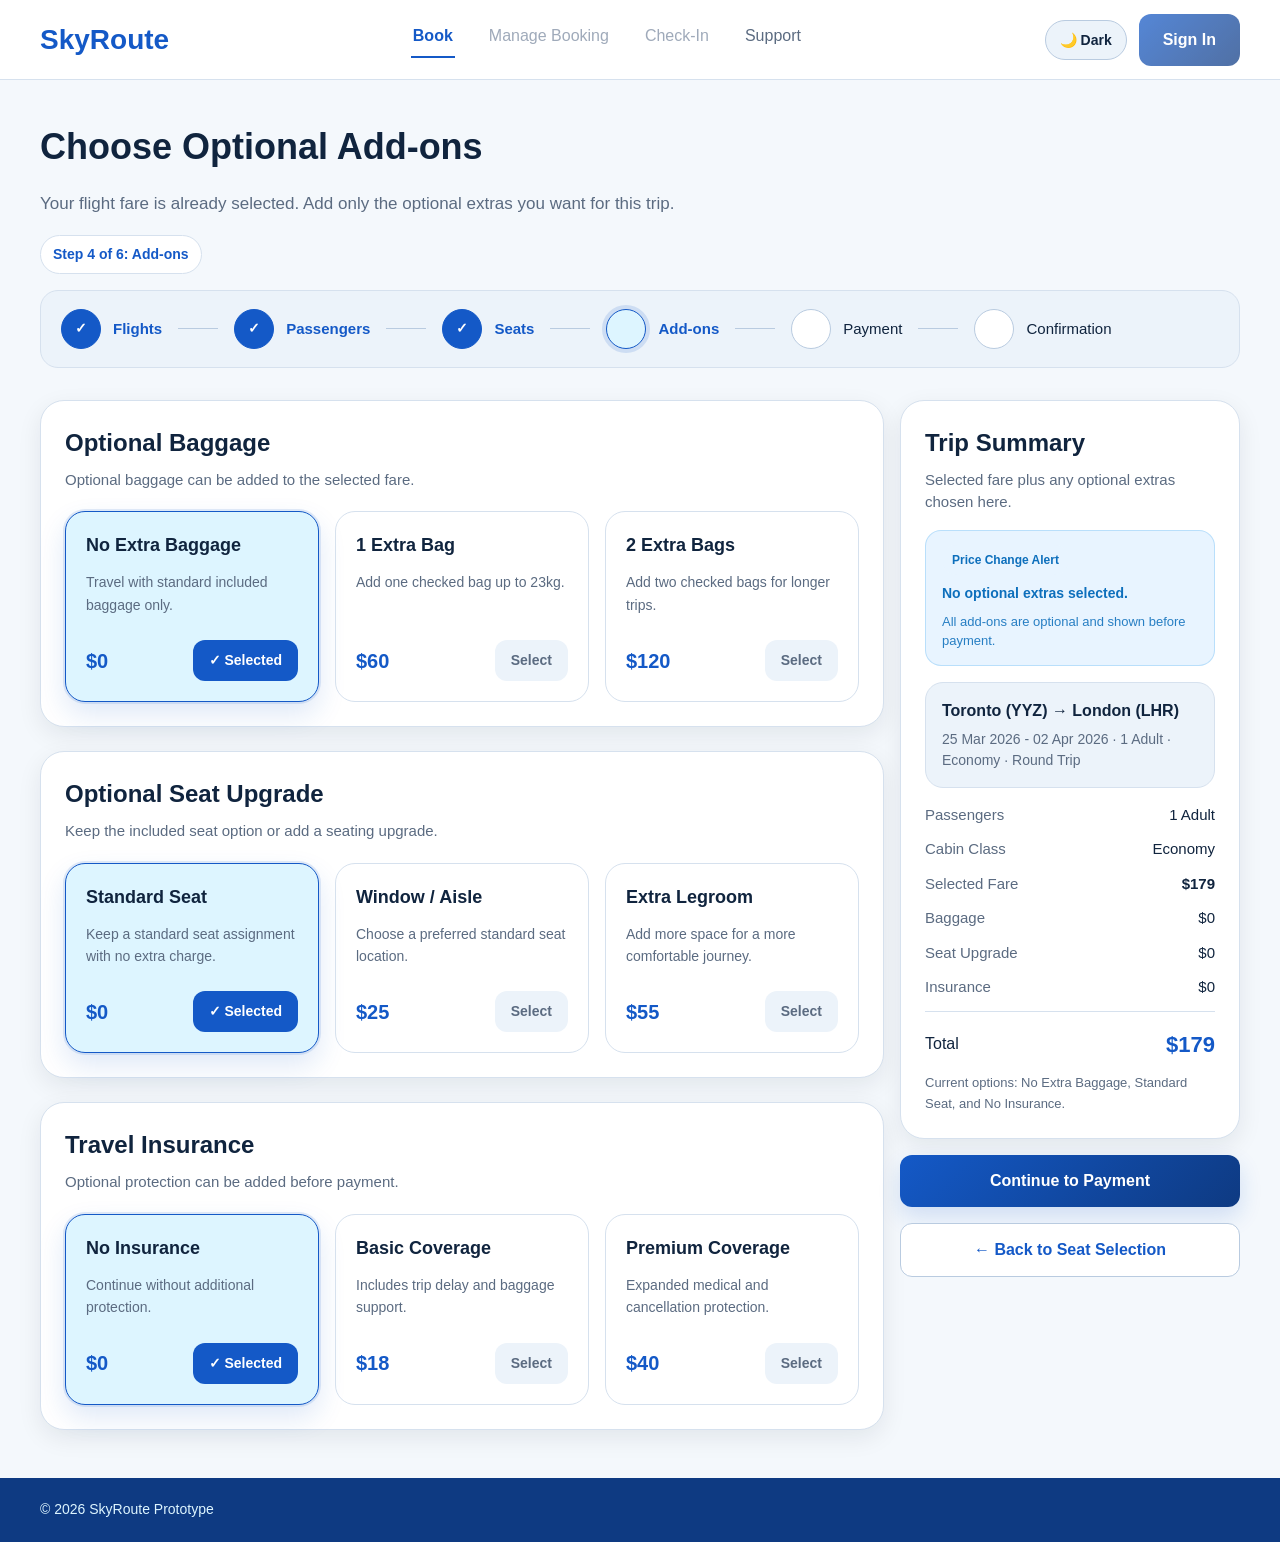
==== commit ac21975d: "New chnage 7" ====
--- a/Add-ons.html
+++ b/Add-ons.html
@@ -23,7 +23,7 @@
 
     <div class="container page-header">
       <h1>Choose Optional Add-ons</h1>
-      <p>Review optional services for this trip, then continue to payment when you are ready.</p>
+      <p>Your flight fare is already selected. Add only the optional extras you want for this trip.</p>
 
       <div class="progress-caption">Step 4 of 6: Add-ons</div>
       <div class="progress">
@@ -45,7 +45,7 @@
       <div class="main-left">
         <div class="card">
           <h2>Optional Baggage</h2>
-          <p class="subtitle">Choose one baggage option for this trip.</p>
+          <p class="subtitle">Optional baggage can be added to the selected fare.</p>
           <div class="option-row spaced-top-md">
             <div class="option-card selectable selected" data-addon-group="baggage" data-addon-name="No Extra Baggage" data-addon-price="0"><div><h3>No Extra Baggage</h3><p>Travel with standard included baggage only.</p></div><div class="option-bottom"><div class="price">$0</div><div class="tag">Selected</div></div></div>
             <div class="option-card selectable" data-addon-group="baggage" data-addon-name="1 Extra Bag" data-addon-price="60"><div><h3>1 Extra Bag</h3><p>Add one checked bag up to 23kg.</p></div><div class="option-bottom"><div class="price">$60</div><div class="tag">Select</div></div></div>
@@ -54,8 +54,8 @@
         </div>
 
         <div class="card">
-          <h2>Seat Upgrade</h2>
-          <p class="subtitle">Choose one seating option for this flight.</p>
+          <h2>Optional Seat Upgrade</h2>
+          <p class="subtitle">Keep the included seat option or add a seating upgrade.</p>
           <div class="option-row spaced-top-md">
             <div class="option-card selectable selected" data-addon-group="seat-option" data-addon-name="Standard Seat" data-addon-price="0"><div><h3>Standard Seat</h3><p>Keep a standard seat assignment with no extra charge.</p></div><div class="option-bottom"><div class="price">$0</div><div class="tag">Selected</div></div></div>
             <div class="option-card selectable" data-addon-group="seat-option" data-addon-name="Window / Aisle" data-addon-price="25"><div><h3>Window / Aisle</h3><p>Choose a preferred standard seat location.</p></div><div class="option-bottom"><div class="price">$25</div><div class="tag">Select</div></div></div>
@@ -65,7 +65,7 @@
 
         <div class="card">
           <h2>Travel Insurance</h2>
-          <p class="subtitle">Choose one protection option for this booking.</p>
+          <p class="subtitle">Optional protection can be added before payment.</p>
           <div class="option-row spaced-top-md">
             <div class="option-card selectable selected" data-addon-group="insurance" data-addon-name="No Insurance" data-addon-price="0"><div><h3>No Insurance</h3><p>Continue without additional protection.</p></div><div class="option-bottom"><div class="price">$0</div><div class="tag">Selected</div></div></div>
             <div class="option-card selectable" data-addon-group="insurance" data-addon-name="Basic Coverage" data-addon-price="18"><div><h3>Basic Coverage</h3><p>Includes trip delay and baggage support.</p></div><div class="option-bottom"><div class="price">$18</div><div class="tag">Select</div></div></div>
@@ -77,7 +77,7 @@
       <div class="sidebar">
         <div class="card">
           <h2>Trip Summary</h2>
-          <p class="subtitle">Review your booking details before payment.</p>
+          <p class="subtitle">Selected fare plus any optional extras chosen here.</p>
           <div class="innovation-alert summary-details" id="price-change-alert">
             <div class="alert-pill">Price Change Alert</div>
             <div class="alert-message helper-top" id="price-alert-message">No optional extras selected.</div>
@@ -90,13 +90,13 @@
           <div class="summary-details">
             <div class="summary-row"><div class="label">Passengers</div><div data-booking-passengers>1 Passenger</div></div>
             <div class="summary-row"><div class="label">Cabin Class</div><div data-booking-class>Economy</div></div>
-            <div class="summary-row"><div class="label">Base Fare</div><div><strong id="addons-base-fare">$179</strong></div></div>
+            <div class="summary-row"><div class="label">Selected Fare</div><div><strong id="addons-base-fare">$179</strong></div></div>
             <div class="summary-row"><div class="label">Baggage</div><div id="addons-baggage-price">$0</div></div>
             <div class="summary-row"><div class="label">Seat Upgrade</div><div id="addons-seat-option-price">$0</div></div>
             <div class="summary-row"><div class="label">Insurance</div><div id="addons-insurance-price">$0</div></div>
           </div>
           <div class="summary-total"><div>Total</div><strong id="addons-total">$179</strong></div>
-          <div class="note summary-note" id="addons-selection-note">Optional add-ons update the total instantly before payment.</div>
+          <div class="note summary-note" id="addons-selection-note">Optional add-ons refine the selected fare and update the total instantly before payment.</div>
         </div>
 
         <div class="sidebar-actions">
--- a/style.css
+++ b/style.css
@@ -769,8 +769,8 @@
 
 .flight-card {
   display: flex;
-  gap: 20px;
-  align-items: center;
+  gap: 24px;
+  align-items: flex-start;
   justify-content: space-between;
   transition: border-color 0.2s ease, box-shadow 0.2s ease, transform 0.2s ease;
 }
@@ -818,77 +818,11 @@
   border-color: rgba(112, 87, 255, 0.32);
 }
 
-.flight-meta {
-  width: 220px;
-}
-
-.flight-meta h3 {
-  margin: 0 0 8px;
-  font-size: 18px;
-  color: var(--primary);
-}
-
-.flight-meta p {
-  margin: 0;
-  color: var(--muted);
-  font-size: 14px;
-}
-
-.flight-times {
-  flex: 1;
-  display: grid;
-  grid-template-columns: 1fr 160px 1fr;
-  gap: 12px;
-  align-items: center;
-}
-
-.center {
-  text-align: center;
-}
-
-.time {
-  font-size: 24px;
-  font-weight: 800;
-}
-
-.city {
+.ecomatch-hint {
+  display: inline-flex;
+  width: fit-content;
   margin-top: 8px;
-  font-size: 14px;
-  color: var(--muted);
-}
-
-.flight-mid {
-  text-align: center;
-  font-size: 13px;
-  color: var(--muted);
-}
-
-.flight-line {
-  width: 110px;
-  height: 2px;
-  margin: 8px auto;
-  background: linear-gradient(to right, var(--accent), var(--primary));
-  border-radius: 999px;
-}
-
-.flight-price {
-  width: 150px;
-  text-align: right;
-}
-
-.flight-insight {
-  width: 220px;
-  padding: 14px 16px;
-  border-radius: 16px;
-  background: linear-gradient(180deg, var(--match-purple-bg) 0%, var(--surface) 100%);
-  border: 1px solid rgba(112, 87, 255, 0.14);
-}
-
-.eco-highlight {
-  display: inline-flex;
-  align-items: center;
-  margin-bottom: 10px;
-  padding: 6px 10px;
+  padding: 7px 10px;
   border-radius: 999px;
   background: var(--match-purple-bg);
   color: var(--match-purple-strong);
@@ -896,6 +830,97 @@
   font-weight: 700;
 }
 
+.flight-meta {
+  width: 170px;
+  padding-top: 4px;
+}
+
+.flight-meta h3 {
+  margin: 0 0 7px;
+  font-size: 16px;
+  color: var(--text);
+}
+
+.flight-meta p {
+  display: inline-flex;
+  margin: 0;
+  padding: 5px 9px;
+  border-radius: 999px;
+  background: var(--surface-alt);
+  color: var(--primary);
+  font-size: 13px;
+  font-weight: 700;
+}
+
+.flight-times {
+  flex: 1;
+  display: grid;
+  grid-template-columns: minmax(90px, 1fr) 140px minmax(90px, 1fr);
+  gap: 16px;
+  align-items: center;
+  padding-top: 2px;
+}
+
+.center {
+  text-align: center;
+}
+
+.time {
+  font-size: 28px;
+  font-weight: 800;
+  letter-spacing: -0.02em;
+  color: var(--text);
+}
+
+.city {
+  margin-top: 6px;
+  font-size: 13px;
+  font-weight: 600;
+  color: var(--text-muted);
+}
+
+.flight-mid {
+  text-align: center;
+  font-size: 12px;
+  line-height: 1.4;
+  color: var(--text-soft);
+}
+
+.flight-line {
+  width: 88px;
+  height: 2px;
+  margin: 7px auto 5px;
+  background: linear-gradient(to right, var(--accent), var(--primary));
+  border-radius: 999px;
+  opacity: 0.78;
+}
+
+.flight-price {
+  width: 170px;
+  text-align: right;
+  padding-top: 2px;
+}
+
+.flight-insight {
+  width: 200px;
+  padding: 12px 14px;
+  border-radius: 16px;
+  background: var(--surface-alt);
+  border: 1px solid rgba(112, 87, 255, 0.12);
+}
+
+.eco-highlight {
+  display: inline-flex;
+  align-items: center;
+  margin-bottom: 8px;
+  padding: 5px 8px;
+  border-radius: 999px;
+  background: var(--match-purple-bg);
+  color: var(--match-purple-strong);
+  font-size: 11px;
+  font-weight: 700;
+}
+
 .eco-match-row {
   display: flex;
   align-items: center;
@@ -906,20 +931,20 @@
 .score-pill {
   display: inline-flex;
   align-items: center;
-  padding: 6px 10px;
+  padding: 5px 8px;
   border-radius: 999px;
   background: var(--match-purple);
   color: var(--text-inverse);
-  font-size: 12px;
+  font-size: 11px;
   font-weight: 700;
 }
 
 .eco-badge {
   display: inline-flex;
   align-items: center;
-  padding: 6px 10px;
+  padding: 5px 8px;
   border-radius: 999px;
-  font-size: 12px;
+  font-size: 11px;
   font-weight: 700;
 }
 
@@ -939,24 +964,32 @@
 }
 
 .eco-copy {
+  margin-top: 6px;
+  font-size: 12px;
+  color: var(--text-soft);
+  line-height: 1.45;
+}
+
+.eco-score-note {
+  margin-top: 6px;
+  font-size: 11px;
+  line-height: 1.4;
+  color: var(--text-soft);
+}
+
+.eco-reason {
   margin-top: 8px;
-  font-size: 13px;
-  color: var(--muted);
-  line-height: 1.5;
-}
-
-.eco-reason {
-  margin-top: 10px;
-  font-size: 13px;
+  font-size: 12px;
   font-weight: 700;
   color: var(--match-purple-strong);
 }
 
 .flight-price .amount {
-  font-size: 28px;
+  font-size: 32px;
   font-weight: 800;
   color: var(--primary);
-  margin-bottom: 14px;
+  letter-spacing: -0.03em;
+  margin-bottom: 8px;
 }
 
 .split-2 {
@@ -1277,13 +1310,23 @@
   color: var(--text-muted);
 }
 
+body.dark-mode .flight-meta p {
+  background: var(--panel-surface);
+  color: #A8CCFF;
+}
+
 body.dark-mode .flight-insight {
   background: var(--panel-surface);
-  border-color: rgba(155, 140, 255, 0.34);
+  border-color: rgba(155, 140, 255, 0.28);
 }
 
 body.dark-mode .eco-highlight {
   background: rgba(155, 140, 255, 0.22);
+  color: var(--match-purple-strong);
+}
+
+body.dark-mode .ecomatch-hint {
+  background: rgba(155, 140, 255, 0.18);
   color: var(--match-purple-strong);
 }
 
@@ -1324,6 +1367,9 @@
 body.dark-mode .card p.subtitle,
 body.dark-mode .city,
 body.dark-mode .flight-mid,
+body.dark-mode .eco-copy,
+body.dark-mode .eco-score-note,
+body.dark-mode .flight-price .helper-text,
 body.dark-mode .summary-box p,
 body.dark-mode .row-number,
 body.dark-mode .muted {
@@ -1504,7 +1550,10 @@
 
 .flight-price .helper-text {
   display: block;
-  margin-bottom: 12px;
+  margin-bottom: 10px;
+  font-size: 12px;
+  line-height: 1.4;
+  color: var(--text-soft);
 }
 
 .legend-box.available {
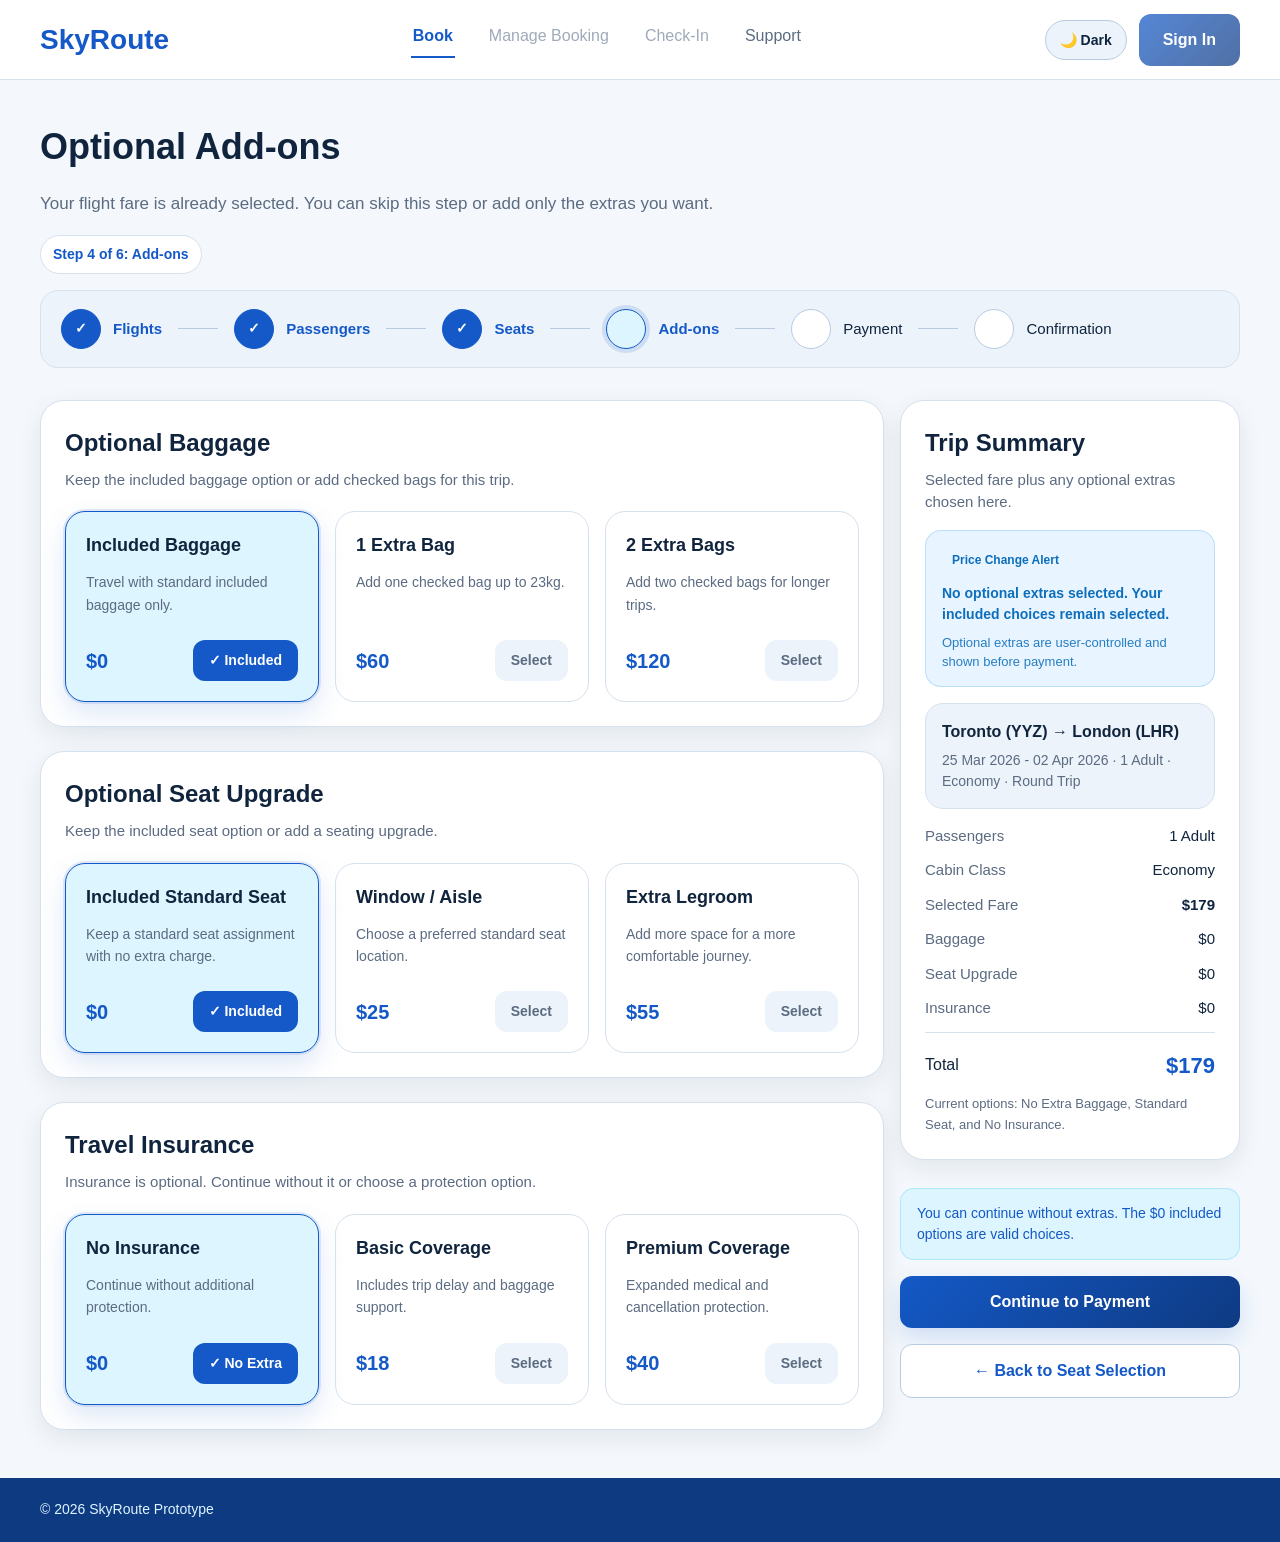
==== commit 9aad1caf: "New change 9" ====
--- a/Add-ons.html
+++ b/Add-ons.html
@@ -22,8 +22,8 @@
     </div>
 
     <div class="container page-header">
-      <h1>Choose Optional Add-ons</h1>
-      <p>Your flight fare is already selected. Add only the optional extras you want for this trip.</p>
+      <h1>Optional Add-ons</h1>
+      <p>Your flight fare is already selected. You can skip this step or add only the extras you want.</p>
 
       <div class="progress-caption">Step 4 of 6: Add-ons</div>
       <div class="progress">
@@ -45,9 +45,9 @@
       <div class="main-left">
         <div class="card">
           <h2>Optional Baggage</h2>
-          <p class="subtitle">Optional baggage can be added to the selected fare.</p>
+          <p class="subtitle">Keep the included baggage option or add checked bags for this trip.</p>
           <div class="option-row spaced-top-md">
-            <div class="option-card selectable selected" data-addon-group="baggage" data-addon-name="No Extra Baggage" data-addon-price="0"><div><h3>No Extra Baggage</h3><p>Travel with standard included baggage only.</p></div><div class="option-bottom"><div class="price">$0</div><div class="tag">Selected</div></div></div>
+            <div class="option-card selectable selected" data-addon-group="baggage" data-addon-name="No Extra Baggage" data-addon-price="0" data-selected-label="Included" data-default-label="No Extra"><div><h3>Included Baggage</h3><p>Travel with standard included baggage only.</p></div><div class="option-bottom"><div class="price">$0</div><div class="tag">Included</div></div></div>
             <div class="option-card selectable" data-addon-group="baggage" data-addon-name="1 Extra Bag" data-addon-price="60"><div><h3>1 Extra Bag</h3><p>Add one checked bag up to 23kg.</p></div><div class="option-bottom"><div class="price">$60</div><div class="tag">Select</div></div></div>
             <div class="option-card selectable" data-addon-group="baggage" data-addon-name="2 Extra Bags" data-addon-price="120"><div><h3>2 Extra Bags</h3><p>Add two checked bags for longer trips.</p></div><div class="option-bottom"><div class="price">$120</div><div class="tag">Select</div></div></div>
           </div>
@@ -57,7 +57,7 @@
           <h2>Optional Seat Upgrade</h2>
           <p class="subtitle">Keep the included seat option or add a seating upgrade.</p>
           <div class="option-row spaced-top-md">
-            <div class="option-card selectable selected" data-addon-group="seat-option" data-addon-name="Standard Seat" data-addon-price="0"><div><h3>Standard Seat</h3><p>Keep a standard seat assignment with no extra charge.</p></div><div class="option-bottom"><div class="price">$0</div><div class="tag">Selected</div></div></div>
+            <div class="option-card selectable selected" data-addon-group="seat-option" data-addon-name="Standard Seat" data-addon-price="0" data-selected-label="Included" data-default-label="Included"><div><h3>Included Standard Seat</h3><p>Keep a standard seat assignment with no extra charge.</p></div><div class="option-bottom"><div class="price">$0</div><div class="tag">Included</div></div></div>
             <div class="option-card selectable" data-addon-group="seat-option" data-addon-name="Window / Aisle" data-addon-price="25"><div><h3>Window / Aisle</h3><p>Choose a preferred standard seat location.</p></div><div class="option-bottom"><div class="price">$25</div><div class="tag">Select</div></div></div>
             <div class="option-card selectable" data-addon-group="seat-option" data-addon-name="Extra Legroom" data-addon-price="55"><div><h3>Extra Legroom</h3><p>Add more space for a more comfortable journey.</p></div><div class="option-bottom"><div class="price">$55</div><div class="tag">Select</div></div></div>
           </div>
@@ -65,9 +65,9 @@
 
         <div class="card">
           <h2>Travel Insurance</h2>
-          <p class="subtitle">Optional protection can be added before payment.</p>
+          <p class="subtitle">Insurance is optional. Continue without it or choose a protection option.</p>
           <div class="option-row spaced-top-md">
-            <div class="option-card selectable selected" data-addon-group="insurance" data-addon-name="No Insurance" data-addon-price="0"><div><h3>No Insurance</h3><p>Continue without additional protection.</p></div><div class="option-bottom"><div class="price">$0</div><div class="tag">Selected</div></div></div>
+            <div class="option-card selectable selected" data-addon-group="insurance" data-addon-name="No Insurance" data-addon-price="0" data-selected-label="No Extra" data-default-label="No Extra"><div><h3>No Insurance</h3><p>Continue without additional protection.</p></div><div class="option-bottom"><div class="price">$0</div><div class="tag">No Extra</div></div></div>
             <div class="option-card selectable" data-addon-group="insurance" data-addon-name="Basic Coverage" data-addon-price="18"><div><h3>Basic Coverage</h3><p>Includes trip delay and baggage support.</p></div><div class="option-bottom"><div class="price">$18</div><div class="tag">Select</div></div></div>
             <div class="option-card selectable" data-addon-group="insurance" data-addon-name="Premium Coverage" data-addon-price="40"><div><h3>Premium Coverage</h3><p>Expanded medical and cancellation protection.</p></div><div class="option-bottom"><div class="price">$40</div><div class="tag">Select</div></div></div>
           </div>
@@ -80,8 +80,8 @@
           <p class="subtitle">Selected fare plus any optional extras chosen here.</p>
           <div class="innovation-alert summary-details" id="price-change-alert">
             <div class="alert-pill">Price Change Alert</div>
-            <div class="alert-message helper-top" id="price-alert-message">No optional extras selected.</div>
-            <div class="helper-text helper-top">All add-ons are optional and shown before payment.</div>
+            <div class="alert-message helper-top" id="price-alert-message">No optional extras selected. Your included choices remain selected.</div>
+            <div class="helper-text helper-top">Optional extras are user-controlled and shown before payment.</div>
           </div>
           <div class="summary-box summary-details">
             <h4 id="addons-summary-route">Toronto (YYZ) → London (LHR)</h4>
@@ -100,6 +100,7 @@
         </div>
 
         <div class="sidebar-actions">
+          <div class="flow-note">You can continue without extras. The $0 included options are valid choices.</div>
           <a class="btn" href="payment.html">Continue to Payment</a>
           <a class="btn-secondary" href="seat-selection.html">← Back to Seat Selection</a>
         </div>
--- a/style.css
+++ b/style.css
@@ -1341,6 +1341,22 @@
   border-color: rgba(155, 140, 255, 0.5);
 }
 
+body.dark-mode .filter-check {
+  background: var(--surface-alt);
+  border-color: var(--border);
+}
+
+body.dark-mode .filter-check:hover {
+  background: var(--panel-surface);
+  border-color: var(--border-strong);
+}
+
+body.dark-mode .filter-check:has(input:checked) {
+  background: rgba(79, 140, 255, 0.14);
+  border-color: rgba(96, 165, 250, 0.36);
+  color: var(--text);
+}
+
 body.dark-mode .innovation-alert {
   border-color: rgba(125, 211, 252, 0.34);
   box-shadow: none;
@@ -1430,12 +1446,23 @@
   transform: none;
 }
 
+.filter-panel {
+  display: flex;
+  flex-direction: column;
+  gap: 0;
+}
+
 .filter-group {
   display: flex;
   flex-direction: column;
-  gap: 10px;
-  padding-top: 16px;
+  gap: 12px;
+  min-inline-size: 0;
+  margin: 0;
+  padding: 18px 0 0;
   border-top: 1px solid var(--border);
+  border-right: 0;
+  border-bottom: 0;
+  border-left: 0;
 }
 
 .filter-group:first-of-type {
@@ -1444,34 +1471,60 @@
 }
 
 .filter-title {
-  font-size: 14px;
-  font-weight: 600;
+  padding: 0;
+  font-size: 15px;
+  font-weight: 800;
   color: var(--text);
 }
 
 .filter-options {
   display: flex;
   flex-direction: column;
+  gap: 8px;
+}
+
+.filter-check {
+  display: flex;
+  align-items: center;
   gap: 10px;
-}
-
-.checkbox-row,
-.filter-check {
-  display: flex;
-  align-items: center;
-  gap: 10px;
-  font-size: 14px;
-  color: var(--text);
-}
-
-.checkbox-row {
-  color: var(--muted);
+  min-height: 40px;
+  padding: 9px 10px;
+  border: 1px solid var(--border);
+  border-radius: 12px;
+  background: var(--surface);
+  font-size: 14px;
+  color: var(--text);
+  line-height: 1.35;
+  cursor: pointer;
+  transition: border-color 0.2s ease, background-color 0.2s ease, color 0.2s ease;
+}
+
+.filter-check:hover {
+  border-color: var(--border-strong);
+  background: var(--panel-surface);
+}
+
+.filter-check:has(input:checked) {
+  border-color: rgba(20, 89, 199, 0.28);
+  background: var(--accent-soft);
+  color: var(--primary-dark);
+}
+
+.filter-check:has(input:focus-visible) {
+  outline: 3px solid rgba(34, 184, 240, 0.28);
+  outline-offset: 2px;
 }
 
 .filter-check input {
   width: 16px;
   height: 16px;
+  flex: 0 0 auto;
+  margin: 0;
   accent-color: var(--primary);
+}
+
+.filter-check span {
+  flex: 1;
 }
 
 .helper-text {
